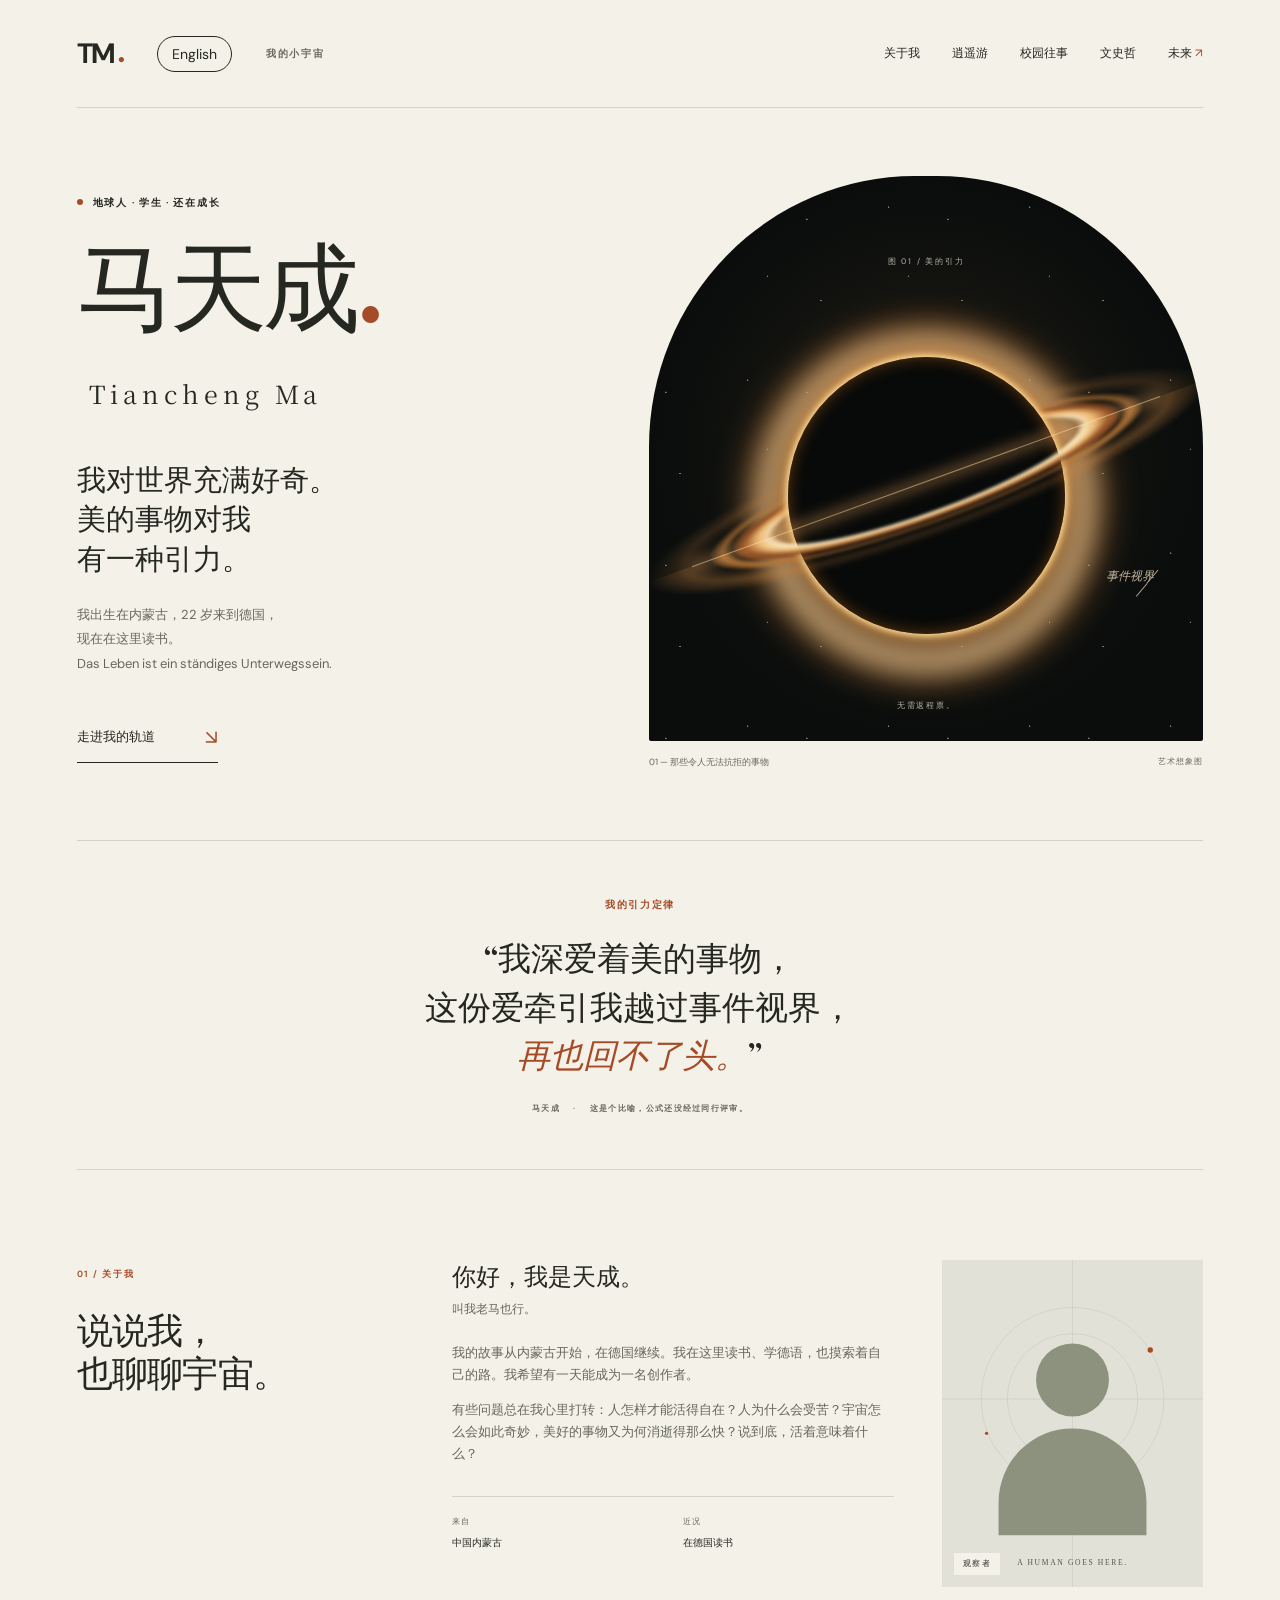
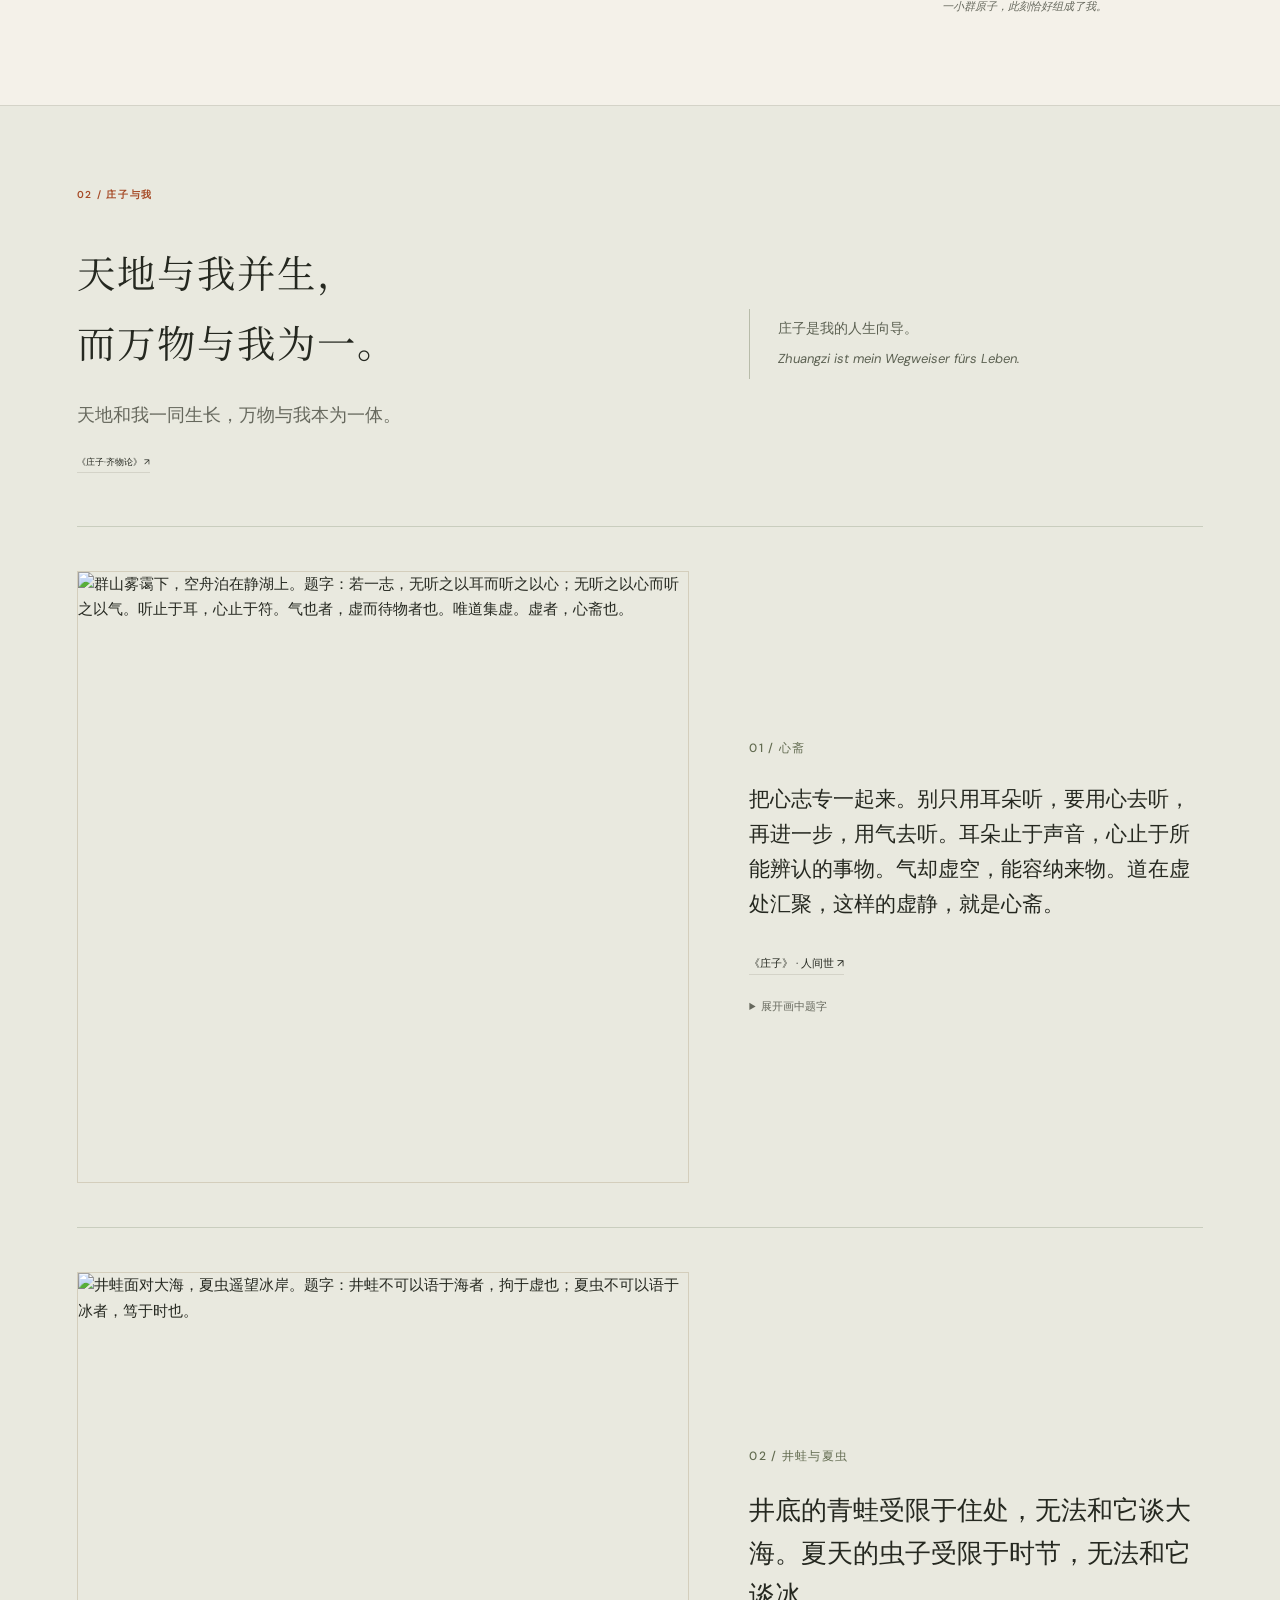
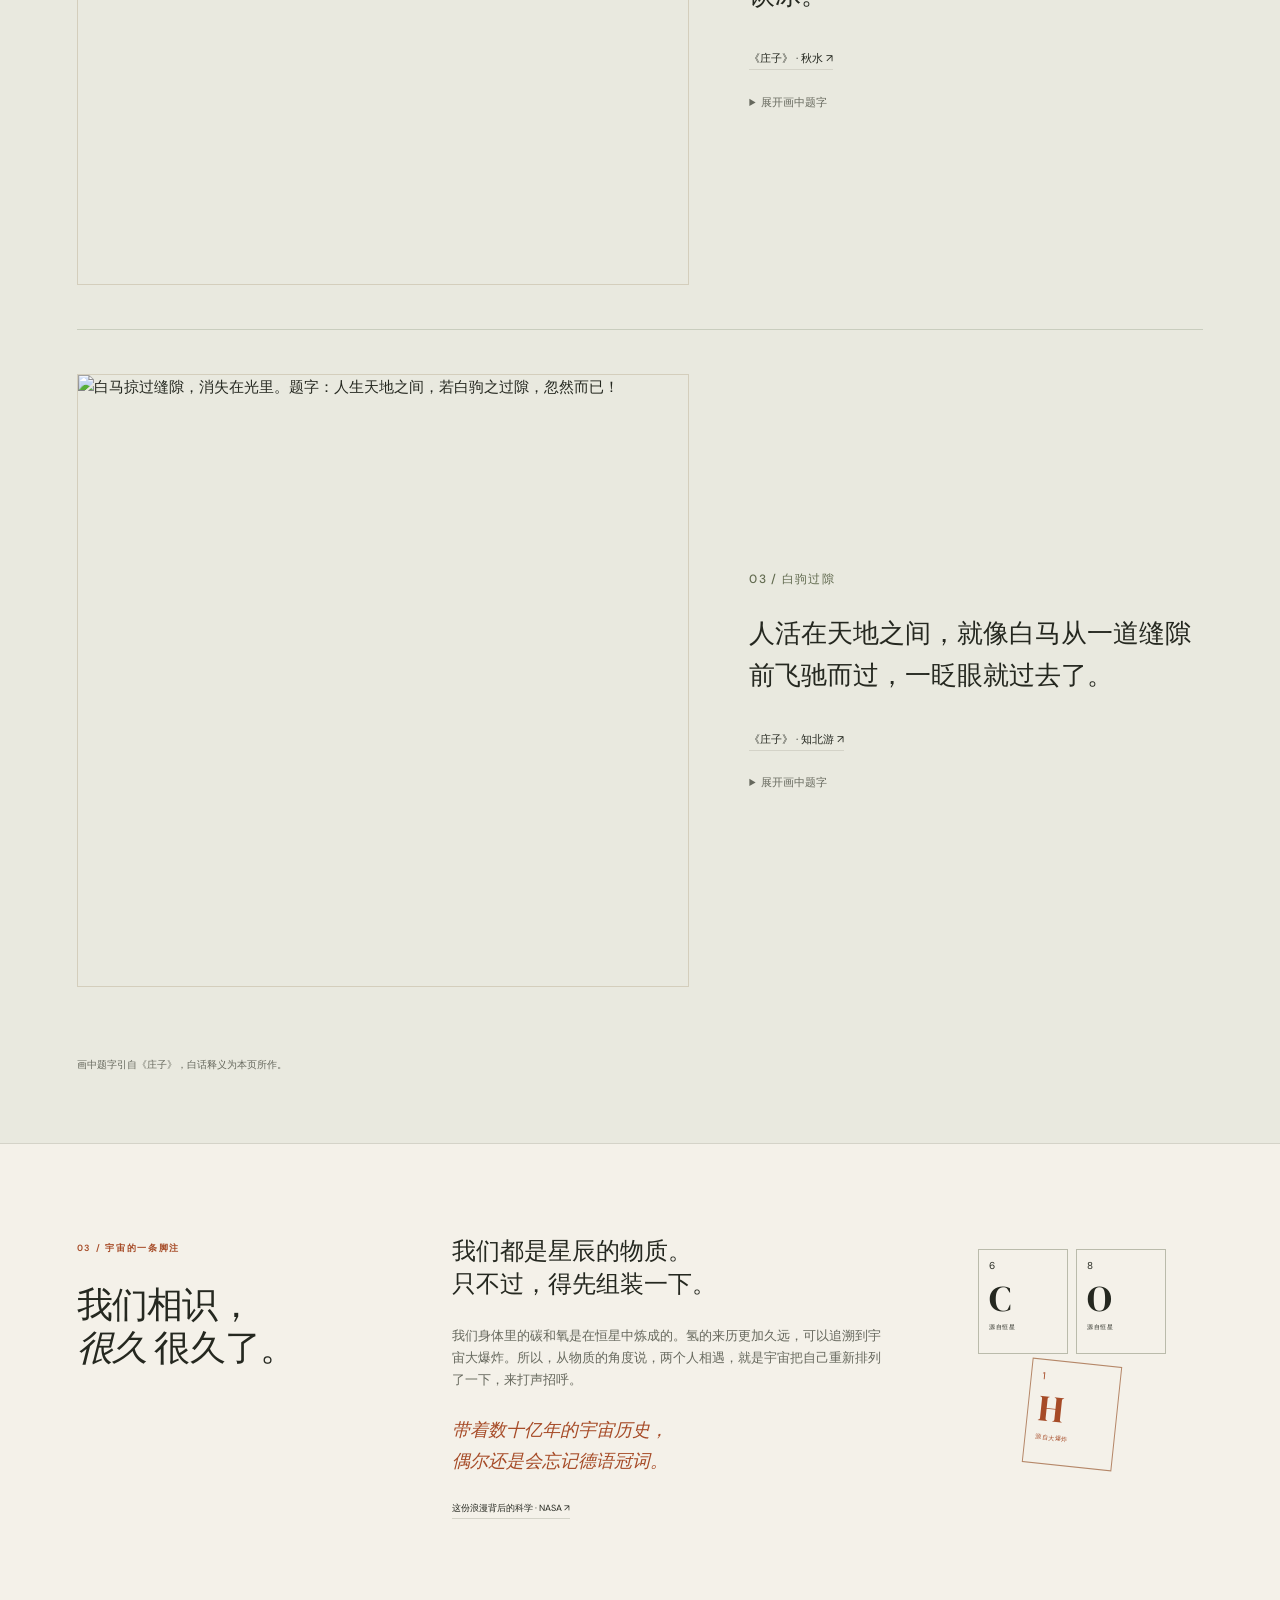
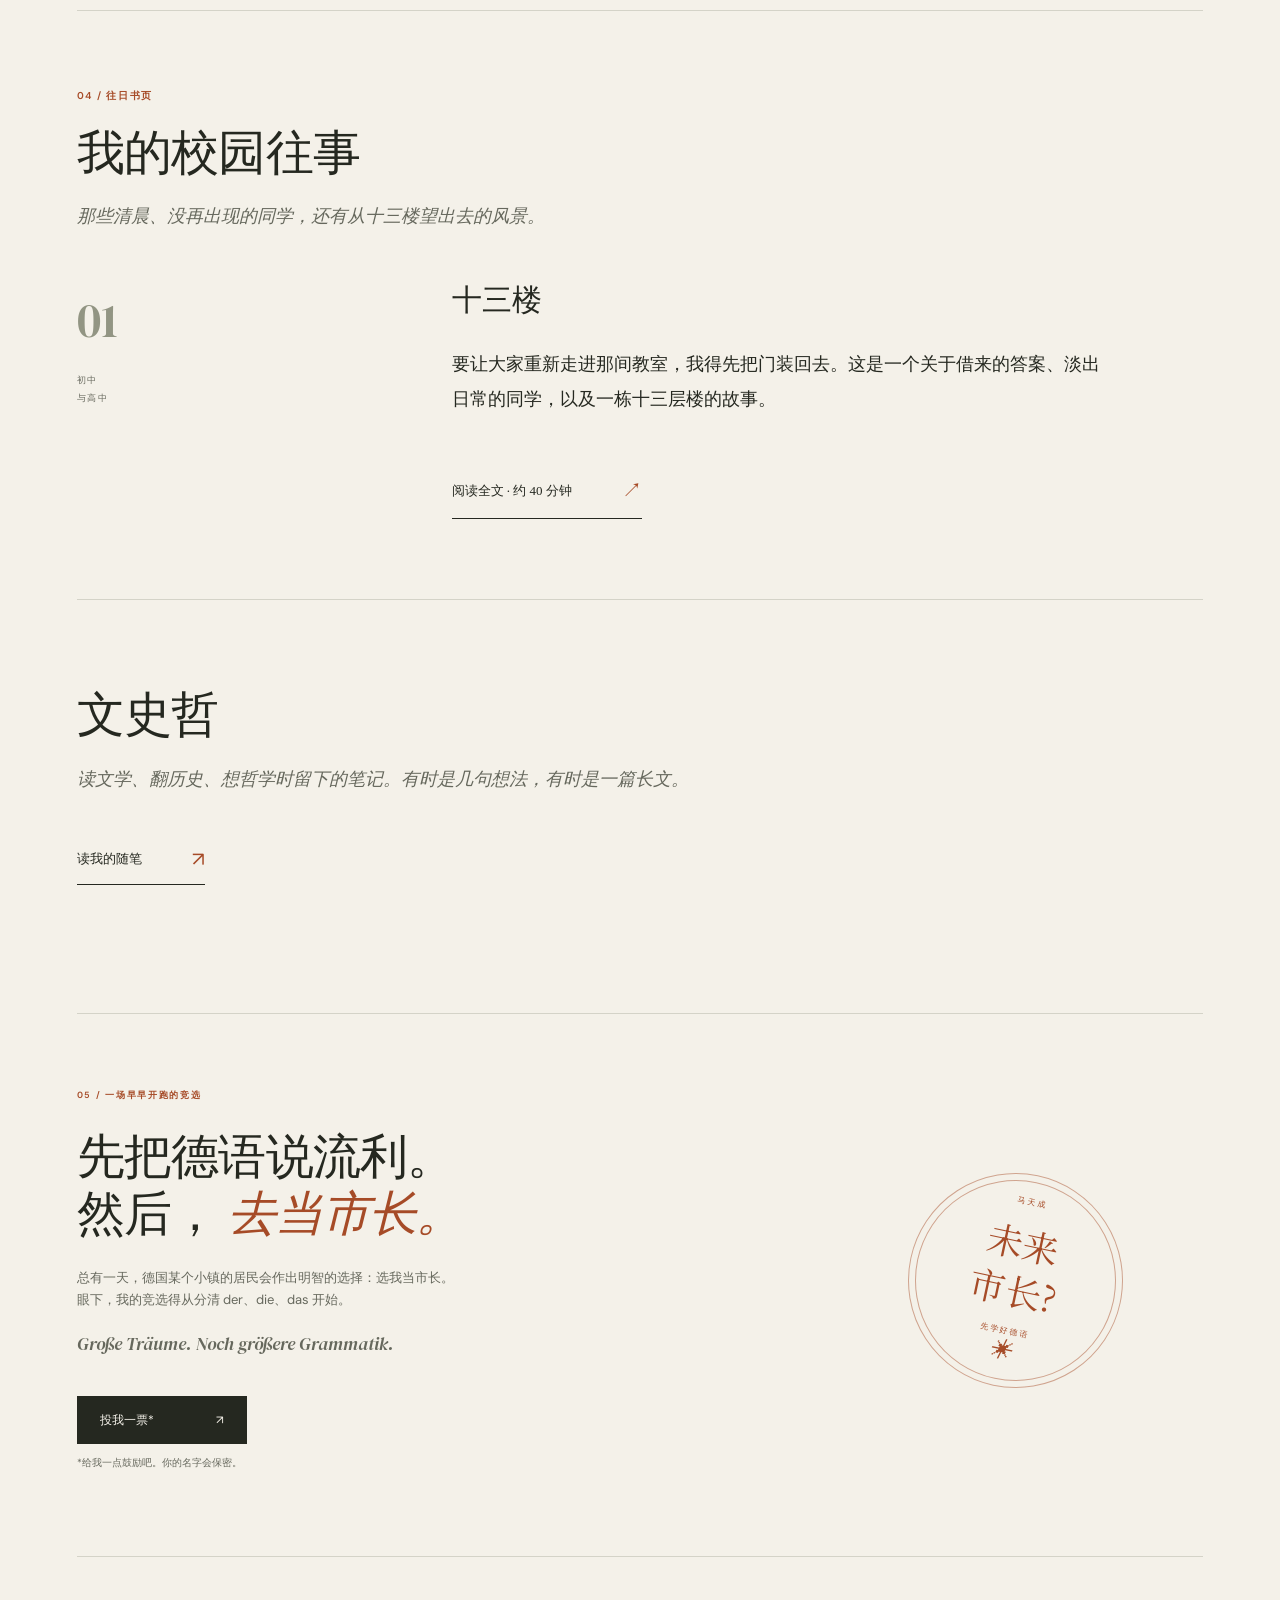
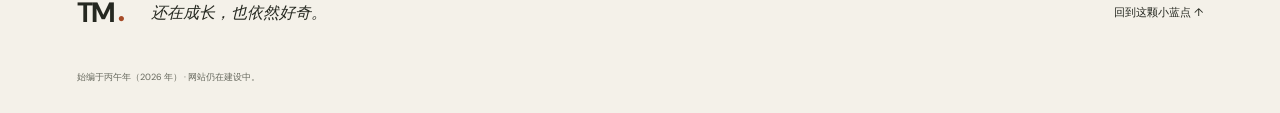
==== index-zh.html @ 3562c645 "Add files via upload 加入随笔板块，加入庄子配图，网页中英文语言切换" ====
<!doctype html>
<html lang="zh-CN">
<head>
  <meta charset="utf-8">
  <meta name="viewport" content="width=device-width,initial-scale=1">
  <meta name="theme-color" content="#f4f1e9">
  <meta name="description" content="马天成的小宇宙。出生在内蒙古，如今在德国读书，喜欢庄子、黑洞和美的事物。">
  <title>马天成 · 我的小宇宙</title>
  <link rel="icon" href="assets/favicon.svg" type="image/svg+xml">
  <link rel="stylesheet" href="style.css">
  <script src="script.js" defer></script>
  <script type="module" src="vote.js"></script>
</head>
<body>
<a class="skip" href="#main">跳至正文</a>
<header class="masthead wrap">
  <a class="wordmark" href="#" aria-label="马天成的主页">TM<span class="orbit-dot">●</span></a>
  <a class="language-switch" href="index.html" hreflang="en" lang="en">English</a>
  <span class="edition">我的小宇宙</span>
  <nav aria-label="主导航"><a href="#about">关于我</a><a href="#zhuangzi" lang="zh-CN">逍遥游</a><a href="#school-memories">校园往事</a><a href="#essays">文史哲</a><a href="#future">未来 <span>↗</span></a></nav>
</header>
<main id="main">
  <section class="hero wrap" aria-labelledby="hero-title">
    <div class="hero-copy">
      <p class="eyebrow"><span class="status-dot"></span> 地球人 · 学生 · 还在成长</p>
      <h1 id="hero-title">马天成<span class="orange">.</span><br><span class="chinese-name" lang="en">Tiancheng Ma</span></h1>
      <p class="hero-line">我对世界充满好奇。<br>美的事物对我<br>有一种引力。</p>
      <p class="intro">我出生在内蒙古，22 岁来到德国，<br>现在在这里读书。<br><span lang="de">Das Leben ist ein ständiges Unterwegssein.</span></p>
      <a class="text-link" href="#about">走进我的轨道 <span>↘</span></a>
    </div>
    <figure class="cosmos">
      <div class="space" role="img" aria-label="黑洞艺术想象图，金色吸积盘环绕着暗色的事件视界">
        <div class="stars"></div><div class="halo"></div><div class="disk disk-back"></div><div class="hole"></div><div class="disk disk-front"></div><div class="core-line"></div>
        <span class="space-mark top">图 01 / 美的引力</span><span class="space-mark bottom">无需返程票。</span>
        <div class="horizon-label">事件视界 <span>────</span></div>
      </div>
      <figcaption><span>01 — 那些令人无法抗拒的事物</span><span>艺术想象图</span></figcaption>
    </figure>
  </section>
  <section class="motto wrap" aria-label="个人座右铭">
    <p class="eyebrow">我的引力定律</p>
    <blockquote>“我深爱着美的事物，<br class="desktop"> 这份爱牵引我越过事件视界，<br class="desktop"><em>再也回不了头。</em>”</blockquote>
    <p class="motto-note">马天成 <span>·</span> 这是个比喻，公式还没经过同行评审。</p>
  </section>
  <section id="about" class="about wrap section-grid">
    <div class="section-marker"><span>01 / 关于我</span><h2>说说我，<br>也聊聊宇宙。</h2></div>
    <div class="biography"><p class="large-copy">你好，我是天成。 <span>叫我老马也行。</span></p><p>我的故事从内蒙古开始，在德国继续。我在这里读书、学德语，也摸索着自己的路。我希望有一天能成为一名创作者。</p><p>有些问题总在我心里打转：人怎样才能活得自在？人为什么会受苦？宇宙怎么会如此奇妙，美好的事物又为何消逝得那么快？说到底，活着意味着什么？</p><div class="coordinates"><span><small>来自</small>中国内蒙古</span><span><small>近况</small>在德国读书</span></div></div>
    <figure class="portrait-block"><div class="portrait-frame"><img id="portrait" src="assets/portrait.svg" alt="马天成的头像占位插画"><span class="portrait-tag">观察者</span></div><figcaption>一小群原子，此刻恰好组成了我。</figcaption></figure>
  </section>
  <section id="zhuangzi" class="philosophy" aria-labelledby="zhuangzi-title">
    <div class="wrap zhuangzi-gallery">
      <header class="zhuangzi-heading">
        <p class="eyebrow" lang="zh-CN">02 / 庄子与我</p>
        <div class="oneness-text"><h2 id="zhuangzi-title" lang="zh-CN">天地与我并生，<br>而万物与我为一。</h2><p>天地和我一同生长，万物与我本为一体。</p><a class="source-link" href="https://ctext.org/zhuangzi/discussion-on-making-all-things-equal/zh" target="_blank" rel="noopener noreferrer"><span lang="zh-CN">《庄子·齐物论》</span> ↗</a></div>
        <div class="mentor-note"><p>庄子是我的人生向导。</p><p lang="de">Zhuangzi ist mein Wegweiser fürs Leben.</p></div>
      </header>
<figure class="wisdom-row wisdom-fasting">
        <a class="wisdom-art" href="assets/zhuangzi-fasting.png" aria-label="查看心斋插画原图"><img src="assets/zhuangzi-fasting.png" width="1254" height="1254" loading="lazy" alt="群山雾霭下，空舟泊在静湖上。题字：若一志，无听之以耳而听之以心；无听之以心而听之以气。听止于耳，心止于符。气也者，虚而待物者也。唯道集虚。虚者，心斋也。"></a>
        <figcaption class="wisdom-translation"><h3>01 / 心斋</h3><blockquote>把心志专一起来。别只用耳朵听，要用心去听，再进一步，用气去听。耳朵止于声音，心止于所能辨认的事物。气却虚空，能容纳来物。道在虚处汇聚，这样的虚静，就是心斋。</blockquote><a class="source-link" href="https://ctext.org/zhuangzi/man-in-the-world-associated-with/zh" target="_blank" rel="noopener noreferrer"><span lang="zh-CN">《庄子》</span> · 人间世 ↗</a><details class="quote-transcript"><summary>展开画中题字</summary><p lang="zh-CN">若一志，无听之以耳而听之以心；无听之以心而听之以气。听止于耳，心止于符。气也者，虚而待物者也。唯道集虚。虚者，心斋也。</p></details></figcaption>
      </figure>
      <figure class="wisdom-row">
        <a class="wisdom-art" href="assets/zhuangzi-perspective.png" aria-label="查看井蛙与夏虫插画原图"><img src="assets/zhuangzi-perspective.png" width="1254" height="1254" loading="lazy" alt="井蛙面对大海，夏虫遥望冰岸。题字：井蛙不可以语于海者，拘于虚也；夏虫不可以语于冰者，笃于时也。"></a>
        <figcaption class="wisdom-translation"><h3>02 / 井蛙与夏虫</h3><blockquote>井底的青蛙受限于住处，无法和它谈大海。夏天的虫子受限于时节，无法和它谈冰。</blockquote><a class="source-link" href="https://ctext.org/zhuangzi/floods-of-autumn/zh" target="_blank" rel="noopener noreferrer"><span lang="zh-CN">《庄子》</span> · 秋水 ↗</a><details class="quote-transcript"><summary>展开画中题字</summary><p lang="zh-CN">井蛙不可以语于海者，拘于虚也；夏虫不可以语于冰者，笃于时也。</p></details></figcaption>
      </figure>
      <figure class="wisdom-row">
        <a class="wisdom-art" href="assets/zhuangzi-fleeting.png" aria-label="查看白驹过隙插画原图"><img src="assets/zhuangzi-fleeting.png" width="1254" height="1254" loading="lazy" alt="白马掠过缝隙，消失在光里。题字：人生天地之间，若白驹之过隙，忽然而已！"></a>
        <figcaption class="wisdom-translation"><h3>03 / 白驹过隙</h3><blockquote>人活在天地之间，就像白马从一道缝隙前飞驰而过，一眨眼就过去了。</blockquote><a class="source-link" href="https://ctext.org/zhuangzi/knowledge-rambling-in-the-north/zh" target="_blank" rel="noopener noreferrer"><span lang="zh-CN">《庄子》</span> · 知北游 ↗</a><details class="quote-transcript"><summary>展开画中题字</summary><p lang="zh-CN">人生天地之间，若白驹之过隙，忽然而已！</p></details></figcaption>
      </figure>
      <p class="translation-note">画中题字引自《庄子》，白话释义为本页所作。</p>
    </div>
  </section>
  <section class="stardust wrap section-grid"><div class="section-marker"><span>03 / 宇宙的一条脚注</span><h2>我们相识，<br><em>很久</em> 很久了。</h2></div><div class="star-copy"><p class="large-copy">我们都是星辰的物质。<br>只不过，得先组装一下。</p><p>我们身体里的碳和氧是在恒星中炼成的。氢的来历更加久远，可以追溯到宇宙大爆炸。所以，从物质的角度说，两个人相遇，就是宇宙把自己重新排列了一下，来打声招呼。</p><p class="aside">带着数十亿年的宇宙历史，<br>偶尔还是会忘记德语冠词。</p><a class="source-link" href="https://science.nasa.gov/image-article/apod-2017-october-24-where-your-elements-came-from/" target="_blank" rel="noopener noreferrer">这份浪漫背后的科学 · NASA ↗</a></div><div class="elements" aria-label="碳、氧、氢"><div><small>6</small><strong>C</strong><span>源自恒星</span></div><div><small>8</small><strong>O</strong><span>源自恒星</span></div><div><small>1</small><strong>H</strong><span>源自大爆炸</span></div></div></section>
  <!-- SCHOOL MEMORIES START -->
  <section id="school-memories" class="school-memories wrap" aria-labelledby="memories-title" lang="zh-CN">
    <header class="memories-heading">
      <p class="eyebrow">04 / 往日书页</p>
      <h2 id="memories-title">我的校园往事</h2>
      <p class="memories-intro">那些清晨、没再出现的同学，还有从十三楼望出去的风景。</p>
    </header>
    <article class="school-story" aria-labelledby="story-2016-title">
      <div class="story-margin"><span>01</span><p>初中<br>与高中</p></div>
      <div class="story-prose">
        <h3 id="story-2016-title"><a href="school-memories-zh.html">十三楼</a></h3>
        <p>要让大家重新走进那间教室，我得先把门装回去。这是一个关于借来的答案、淡出日常的同学，以及一栋十三层楼的故事。</p>
        <a class="text-link" href="school-memories-zh.html">阅读全文 · 约 40 分钟 <span>↗</span></a>
      </div>
    </article>
  </section>
  <!-- SCHOOL MEMORIES END -->
  <section id="essays" class="school-memories wrap" aria-labelledby="essays-title">
    <header class="memories-heading">
      <h2 id="essays-title">文史哲</h2>
      <p class="memories-intro">读文学、翻历史、想哲学时留下的笔记。有时是几句想法，有时是一篇长文。</p>
      <a class="text-link" href="essays.html" hreflang="zh-CN">读我的随笔 <span>↗</span></a>
    </header>
  </section>
  <section id="future" class="future wrap"><div><p class="eyebrow">05 / 一场早早开跑的竞选</p><h2>先把德语说流利。<br>然后， <em>去当市长。</em></h2><p>总有一天，德国某个小镇的居民会作出明智的选择：选我当市长。<br>眼下，我的竞选得从分清 der、die、das 开始。</p><p lang="de" class="german">Große Träume. Noch größere Grammatik.</p><button id="vote" class="vote" type="button" aria-expanded="false" aria-controls="vote-form">投我一票* <span>↗</span></button><p id="vote-status" role="status" class="vote-note">*给我一点鼓励吧。你的名字会保密。</p>
<form id="vote-form" class="vote-form" hidden>
  <label for="voter-name">姓名或昵称</label>
  <input id="voter-name" name="nickname" type="text" required maxlength="60" autocomplete="nickname" placeholder="该怎么称呼你？" aria-describedby="vote-privacy">
  <p id="vote-privacy">只有天成能看到你的名字和提交时间。你的名字不会显示在网站上。随机生成的浏览器标识用于避免重复提交。这是个人鼓励活动，并非正式选举。</p>
  <label class="vote-consent"><input id="vote-consent" type="checkbox" required> 我同意将我的姓名或昵称随这份鼓励一并私密保存。</label>
  <div class="vote-actions"><button id="vote-submit" class="vote" type="submit">送出鼓励 <span>↗</span></button><button id="vote-cancel" type="button">取消</button></div>
</form></div><div class="campaign-seal" aria-hidden="true"><span>马天成</span><strong>未来<br>市长?</strong><span>先学好德语</span><i>✳</i></div></section>
</main>
<footer class="wrap"><a class="wordmark" href="#">TM<span class="orbit-dot">●</span></a><p>还在成长，也依然好奇。</p><a href="#">回到这颗小蓝点 ↑</a><small>始编于丙午年（2026 年） · 网站仍在建设中。</small></footer>
</body></html>
---- style.css ----
@import url('https://fonts.googleapis.com/css2?family=DM+Sans:wght@400;500;600;700&family=DM+Serif+Display:ital@0;1&family=Noto+Serif+SC:wght@400;500;600&display=swap');
:root{--paper:#f4f1e9;--ink:#252820;--muted:#66685d;--line:#d4d3c8;--orange:#a64b27;--serif:'DM Serif Display',Georgia,serif}*{box-sizing:border-box}html{scroll-behavior:smooth;scroll-padding-top:25px}body{margin:0;background:var(--paper);color:var(--ink);font-family:'DM Sans',Arial,sans-serif;font-size:15px;line-height:1.7}a{color:inherit;text-decoration:none}button,input{font:inherit}button,a,summary,input{ -webkit-tap-highlight-color:transparent}a:focus-visible,button:focus-visible,summary:focus-visible,input:focus-visible{outline:2px solid var(--orange);outline-offset:6px}a:hover{color:var(--orange)}button{cursor:pointer}.wrap{max-width:1320px;width:88%;margin:auto}.masthead{height:108px;display:flex;align-items:center;border-bottom:1px solid var(--line);gap:34px}.wordmark{font-size:28px;font-weight:700;letter-spacing:-2px}.orbit-dot{color:var(--orange);font-size:12px;margin-left:4px}.edition,.eyebrow,.section-marker>span,.motto-note{font-size:10px;letter-spacing:1.7px;font-weight:600}.edition{color:var(--muted)}nav{margin-left:auto;display:flex;gap:32px;font-size:12px}nav span{color:var(--orange)}.hero{display:grid;grid-template-columns:1fr 1.04fr;gap:40px;align-items:center;padding-top:68px;padding-bottom:70px}.eyebrow{display:flex;align-items:center;gap:10px}.status-dot{width:6px;height:6px;background:var(--orange);border-radius:50%}h1{font-family:var(--serif);font-weight:400;font-size:clamp(74px,7.6vw,112px);line-height:.98;letter-spacing:-4px;margin:30px 0}.orange{color:var(--orange)}.chinese-name{font-family:'Noto Serif SC',serif;font-size:25px;letter-spacing:5px;vertical-align:middle;margin-left:12px}.hero-line{font-family:var(--serif);font-size:29px;line-height:1.35;margin:24px 0}.intro{color:var(--muted);font-size:13px;line-height:1.9}.text-link{display:inline-flex;align-items:center;gap:50px;font-size:13px;border-bottom:1px solid var(--ink);padding:18px 0 8px;margin-top:12px}.text-link span{font-size:20px;color:var(--orange)}.cosmos{margin:0}.space{height:565px;position:relative;overflow:hidden;background:radial-gradient(ellipse at 50% 50%,#38271d 0,#151511 37%,#0a0d0c 68%);border-radius:48% 48% 2px 2px}.stars{position:absolute;inset:0;background-image:radial-gradient(1px 1px at 12% 25%,#d4c7a6 50%,transparent),radial-gradient(1px 1px at 70% 18%,#d4c7a6 50%,transparent),radial-gradient(1px 1px at 84% 58%,#d4c7a6 50%,transparent),radial-gradient(1px 1px at 22% 72%,#d4c7a6 50%,transparent);background-size:141px 173px;opacity:.6}.halo{position:absolute;width:69%;aspect-ratio:1;left:15.5%;top:24%;border-radius:50%;background:radial-gradient(circle,transparent 48%,#f9d7a0 59%,#b968265f 64%,transparent 73%);filter:blur(14px)}.hole{position:absolute;z-index:2;left:25%;top:32%;width:50%;aspect-ratio:1;border-radius:50%;background:#080a09;box-shadow:0 0 6px 2px #ffe3a3,0 0 15px 4px #db9344,0 0 45px 10px #c76c2666,inset 0 0 15px #613710}.disk{position:absolute;left:-10%;top:43%;width:120%;height:22%;border-radius:50%;transform:rotate(-20deg);background:radial-gradient(ellipse,transparent 34%,#f8eac4 36%,#f0c27e 38%,#8d4b20 41%,transparent 44%,#b67637aa 46%,transparent 49%,#c6814033 55%,transparent 63%);filter:blur(1px)}.disk-back{z-index:1}.disk-front{z-index:3;clip-path:inset(50% 0 0 0);filter:blur(1.5px)}.core-line{position:absolute;z-index:4;left:5%;top:54%;width:90%;height:1px;background:#ffda9e;transform:rotate(-20deg);box-shadow:0 0 14px 3px #e9a35f;opacity:.6}.space-mark{position:absolute;color:#b4b5a8;font-size:8px;letter-spacing:1.8px;left:0;text-align:center;width:100%}.space-mark.top{top:14%}.space-mark.bottom{bottom:28px}.horizon-label{position:absolute;color:#c4b6a0;right:6%;top:69%;font-family:Georgia,serif;font-style:italic;font-size:12px}.horizon-label span{display:block;margin-left:30px;transform:rotate(-50deg);transform-origin:left}.cosmos figcaption{display:flex;justify-content:space-between;font-size:9px;color:var(--muted);margin-top:14px;gap:10px}.cosmos figcaption span:last-child{font-size:8px;letter-spacing:1px}.motto{text-align:center;border-top:1px solid var(--line);border-bottom:1px solid var(--line);padding:45px 0}.motto .eyebrow{justify-content:center;color:var(--orange)}blockquote{font-family:var(--serif);font-size:clamp(23px,2.6vw,36px);line-height:1.45;margin:22px 0}blockquote em{color:var(--orange);font-weight:400}.motto-note{color:var(--muted);font-size:8px;letter-spacing:1.3px}.motto-note span{padding:0 10px}.section-grid{display:grid;grid-template-columns:1fr 1.35fr .8fr;gap:48px;padding-top:90px;padding-bottom:90px}.section-marker>span{color:var(--orange);font-size:9px}h2{font-family:var(--serif);font-weight:400;line-height:1.2;font-size:36px;letter-spacing:-.8px;margin:24px 0}.biography p,.star-copy p{color:var(--muted);font-size:13px;margin-top:0}.large-copy{font-family:var(--serif);font-size:24px!important;line-height:1.4;color:var(--ink)!important}.large-copy span{display:block;font-family:'DM Sans',sans-serif;font-size:12px;color:var(--muted);margin-top:8px}.coordinates{display:grid;grid-template-columns:1fr 1fr;gap:20px;border-top:1px solid var(--line);padding-top:18px;margin-top:30px;font-size:10px}.coordinates small{display:block;font-size:8px;letter-spacing:1px;color:var(--muted);margin-bottom:6px}.portrait-block{margin:0}.portrait-frame{position:relative;aspect-ratio:4/5;background:#e4e3d9;overflow:hidden}.portrait-frame img{width:100%;height:100%;object-fit:cover}.portrait-tag{position:absolute;bottom:12px;left:12px;background:var(--paper);font-size:8px;letter-spacing:1.5px;padding:4px 9px}.portrait-block figcaption{font-family:Georgia,serif;font-style:italic;font-size:11px;margin-top:10px;color:var(--muted)}.philosophy{background:#e9e9df;border-top:1px solid var(--line);border-bottom:1px solid var(--line)}.philosophy-inner{display:grid;grid-template-columns:1fr 2.3fr;gap:48px;padding-top:68px;padding-bottom:68px}.vertical-note{writing-mode:vertical-rl;font-family:'Noto Serif SC',serif;font-size:18px;letter-spacing:12px;color:#8a8c79;margin-top:55px}.philosophy-copy{position:relative;font-family:'Noto Serif SC',serif;max-width:680px}.philosophy-copy h2{font-family:inherit;font-size:44px;line-height:1.6;letter-spacing:3px;margin:0 0 20px}.philosophy-copy h2 em{color:#6a7155;font-style:normal}.philosophy-copy p{font-size:13px;line-height:2.3;color:#5c6152;max-width:540px}.philosophy-copy .chinese-lead{font-size:17px;color:var(--ink)}.butterfly{position:absolute;right:10px;top:0;font-family:Georgia,serif;font-size:110px;color:#85896e;transform:rotate(-24deg)}.philosophy-footer{border-top:1px solid #c9cdbe;padding-top:24px;margin-top:30px;display:flex;justify-content:space-between;gap:20px;align-items:center;font-size:12px}.philosophy-footer small{font-size:9px;color:var(--muted)}.stardust{grid-template-columns:1fr 1.35fr .8fr;align-items:start}.aside{font-family:var(--serif);font-style:italic;font-size:18px!important;color:var(--orange)!important;margin-top:24px!important}.source-link{font-size:9px;border-bottom:1px solid var(--line);padding-bottom:4px}.elements{display:flex;flex-wrap:wrap;gap:8px;justify-content:center;padding-top:15px}.elements>div{width:90px;height:105px;border:1px solid #babbab;padding:7px 10px;display:flex;flex-direction:column}.elements small{font-size:10px}.elements strong{font-family:var(--serif);font-size:37px;font-weight:400;line-height:1.3}.elements span{font-size:6px;letter-spacing:.5px}.elements>div:last-child{transform:rotate(6deg);border-color:#b58768;color:var(--orange)}.future{border-top:1px solid var(--line);display:grid;grid-template-columns:2fr 1fr;align-items:center;padding-top:65px;padding-bottom:75px}.future h2{font-size:48px}.future h2 em{color:var(--orange)}.future p{font-size:13px;color:var(--muted)}.future .eyebrow{font-size:9px;color:var(--orange)}.future .german{font-family:var(--serif);font-style:italic;font-size:18px}.vote{margin-top:18px;background:var(--ink);color:var(--paper);border:0;padding:14px 23px;font-size:12px;min-width:170px;display:inline-flex;gap:35px;justify-content:space-between}.vote:hover{background:var(--orange)}.future .vote-note{font-size:10px;max-width:420px}.campaign-seal{justify-self:center;width:215px;height:215px;border:1px solid #a64b2777;border-radius:50%;color:var(--orange);text-align:center;display:flex;flex-direction:column;justify-content:center;transform:rotate(12deg);outline:1px solid #a64b2777;outline-offset:-8px}.campaign-seal span{font-size:8px;letter-spacing:2px}.campaign-seal strong{font-family:'Noto Serif SC',serif;font-size:36px;line-height:1.35;font-weight:400;margin:10px 0}.campaign-seal i{font-size:22px;line-height:1.3}footer{border-top:1px solid var(--line);display:flex;flex-wrap:wrap;align-items:center;gap:28px;padding-top:26px;padding-bottom:28px}footer p{font-family:var(--serif);font-style:italic;font-size:16px}footer>a:not(.wordmark){margin-left:auto;font-size:11px}footer small{width:100%;font-size:9px;color:var(--muted)}.skip{position:absolute;left:20px;top:-100px;padding:10px;background:var(--paper);z-index:10}.skip:focus{top:10px}::selection{background:#dec2a4} @media(min-width:1500px){.hero{gap:80px}.space{height:620px}}@media(max-width:1000px){.edition{display:none}.hero{gap:25px}.space{height:500px}.section-grid{gap:25px;grid-template-columns:1fr 1.4fr}.portrait-block{grid-column:2;max-width:250px}.elements{grid-column:2;justify-content:flex-start}.philosophy-inner{grid-template-columns:1fr 2fr}.hero-line{font-size:25px}.chinese-name{font-size:19px;letter-spacing:2px}.hole{top:36%}.halo{top:29%}.disk{top:44%}.core-line{top:55%}}@media(max-width:650px){.wrap{width:88%}.masthead{height:82px;gap:15px}nav{gap:18px;font-size:10px}.hero{grid-template-columns:1fr;padding-top:35px;gap:36px;padding-bottom:35px}h1{font-size:78px;margin:25px 0}.hero-line{font-size:27px}.intro br{display:none}.intro{max-width:310px}.eyebrow{font-size:8px}.space{height:430px;max-width:420px;margin:auto}.hole{top:30%}.halo{top:24%}.disk{top:40%}.core-line{top:51%}.space-mark.top{top:11%}.cosmos figcaption{font-size:8px}.desktop{display:none}.motto{padding:30px 0}blockquote{font-size:25px}.motto-note{font-size:7px;line-height:2}.section-grid{grid-template-columns:1fr;padding-top:48px;padding-bottom:48px;gap:22px}h2{font-size:33px}.section-marker h2{margin:15px 0}.portrait-block{grid-column:1;max-width:270px;width:100%}.biography p,.star-copy p{font-size:14px}.philosophy-inner{grid-template-columns:1fr;gap:30px;padding:45px 0}.vertical-note{display:none}.philosophy-copy h2{font-size:34px}.butterfly{font-size:70px;right:0}.philosophy-copy p{font-size:14px}.philosophy-footer{align-items:start;flex-direction:column;gap:12px}.elements{grid-column:1;justify-content:flex-start;padding-top:0}.future{grid-template-columns:1fr;padding:40px 0;gap:35px}.future h2{font-size:37px}.campaign-seal{width:180px;height:180px;justify-self:end;margin-right:10px}.campaign-seal strong{font-size:29px}footer{gap:12px 20px}footer p{font-size:14px}footer>a:not(.wordmark){width:100%;margin-left:0}footer small{font-size:8px}}@media(prefers-reduced-motion:reduce){html{scroll-behavior:auto}}


/* Private encouragement form */
[hidden]{display:none!important}
.vote:disabled{opacity:.5;cursor:not-allowed}
.vote-form{max-width:440px;border-top:1px solid var(--line);margin-top:22px;padding-top:22px}
.vote-form>label:first-child{display:block;font-size:13px;margin-bottom:8px}
.vote-form>input{width:100%;border:1px solid #9c9f90;padding:12px;background:#faf8f1;border-radius:0;color:var(--ink);font-size:16px}
.future .vote-form p{font-size:11px;line-height:1.8}
.vote-consent{display:flex;align-items:flex-start;gap:10px;font-size:12px;line-height:1.7;margin-top:16px;cursor:pointer}
.vote-consent input{margin:4px 0 0;width:16px;height:16px;flex-shrink:0;accent-color:var(--orange)}
.vote-actions{display:flex;align-items:center;gap:22px;flex-wrap:wrap;margin-top:20px}
.vote-actions .vote{margin:0}
#vote-cancel{background:none;border:0;text-decoration:underline;font-size:12px;color:var(--muted);padding:12px 0}

/* School memories: a quiet reading space */
.school-memories{border-top:1px solid var(--line);padding-top:66px;padding-bottom:80px}
.memories-heading{max-width:750px;margin-bottom:48px}
.memories-heading .eyebrow{color:var(--orange)}
.memories-heading h2{font-size:clamp(32px,4vw,48px);margin:20px 0}
.memories-intro{font-family:var(--serif);font-style:italic;color:var(--muted);font-size:18px}
.school-story{display:grid;grid-template-columns:1fr 2.3fr;gap:48px}
.school-story+.school-story{border-top:1px solid var(--line);margin-top:55px;padding-top:48px}
.story-margin>span{font-family:var(--serif);font-size:48px;color:#929583}
.story-margin p{font-size:9px;letter-spacing:1.5px;line-height:2;color:var(--muted)}
.story-prose{max-width:660px;font-family:Georgia,'Times New Roman',serif;font-size:18px;line-height:1.95}
.story-prose h3{font-family:var(--serif);font-weight:400;font-size:30px;line-height:1.3;margin:0 0 28px}
.story-prose p{margin:0 0 24px}
.story-prose .story-ending{margin-top:36px;margin-bottom:0;font-style:italic}
@media(max-width:760px){.masthead{height:auto;min-height:100px;flex-wrap:wrap;padding-top:16px;padding-bottom:16px;gap:10px}.masthead nav{width:100%;margin:0;justify-content:space-between;gap:12px;flex-wrap:wrap}.school-memories{padding-top:44px;padding-bottom:48px}.memories-heading{margin-bottom:32px}.school-story{grid-template-columns:1fr;gap:24px}.story-margin{display:flex;align-items:center;gap:20px}.story-margin>span{font-size:34px}.story-margin p{margin:0}.story-prose{font-size:17px;line-height:1.9}}

/* Long-form school memories */
.reading-page{max-width:860px;padding-top:65px;padding-bottom:75px}
.reading-heading{margin-bottom:55px;border-bottom:1px solid var(--line);padding-bottom:35px}
.reading-heading .eyebrow{color:var(--orange)}
.reading-heading h1{font-size:clamp(46px,7vw,78px);line-height:1.12;letter-spacing:-2px;margin:26px 0}
.reading-byline{font-size:12px;color:var(--muted)}
.reading-prose{margin:auto;max-width:660px;font-size:19px;line-height:1.95}
.story-break{border:0;width:40px;height:1px;background:var(--line);margin:45px 0}
.reading-back{margin-top:50px}
.reading-note{max-width:660px;margin:44px auto 0;font-size:11px;line-height:1.8;color:var(--muted)}
.reading-introduction{max-width:660px;margin:0 auto 24px;font-family:var(--serif);font-size:24px;line-height:1.5;color:var(--muted)}
.reading-preface{margin:0 auto 30px}
.reading-contents{max-width:660px;margin:0 auto 48px;border-top:1px solid var(--line);border-bottom:1px solid var(--line);padding:18px 0;font-size:12px}
.reading-contents summary{cursor:pointer;color:var(--orange);font-weight:600;letter-spacing:.5px}
.reading-contents ol{list-style:none;padding:12px 0 0;margin:0;display:grid;grid-template-columns:1fr 1fr;gap:8px 22px}
.reading-contents a{display:block;padding:5px 0;text-decoration:underline;text-decoration-color:var(--line);text-underline-offset:4px}
.story-chapter{margin-bottom:64px}
.story-chapter h2{font-size:27px;line-height:1.4;letter-spacing:0;margin:54px 0 28px;padding-top:22px;border-top:1px solid var(--line);scroll-margin-top:30px}
.story-chapter:first-child h2{margin-top:0}
.reading-prose strong{font-weight:700}
@media(max-width:650px){.reading-contents ol{grid-template-columns:1fr}.story-chapter h2{font-size:23px}.reading-introduction{font-size:21px}.story-chapter{margin-bottom:44px}}
@media print{.masthead,.reading-contents,.reading-back,footer,.skip{display:none}.reading-page{width:100%;max-width:none;padding:0}.reading-prose{max-width:none;font-size:11pt;line-height:1.6}.reading-heading h1{font-size:32pt}.story-chapter h2{break-after:avoid}body{background:white;color:black}}
@media(max-width:650px){.reading-page{padding-top:35px;padding-bottom:45px}.reading-heading{margin-bottom:32px}.reading-prose{font-size:17px;line-height:1.9}}

/* Zhuangzi: illustrated quotations and facing translations */
.zhuangzi-gallery{padding-top:70px;padding-bottom:60px}
.zhuangzi-heading{display:grid;grid-template-columns:1.35fr 1fr;gap:0 60px;align-items:center;margin-bottom:52px}
.zhuangzi-heading>.eyebrow{grid-column:1/-1;color:var(--orange)}
.zhuangzi-heading h2{font-family:'Noto Serif SC',serif;font-size:clamp(26px,3vw,42px);line-height:1.8;letter-spacing:2px}
.mentor-note{border-left:1px solid #b8bcaa;padding-left:28px;color:#5c6152;font-size:14px}
.mentor-note p{margin:8px 0}.mentor-note p[lang=de]{font-style:italic;font-size:13px}
.wisdom-row{display:grid;grid-template-columns:minmax(0,1.35fr) minmax(0,1fr);gap:60px;align-items:center;margin:0;padding:44px 0;border-top:1px solid #c9cdbe}
.wisdom-art{display:block}.wisdom-art img{display:block;width:100%;height:auto;border:1px solid #d4cebc}
.wisdom-translation h3{font-size:12px;letter-spacing:1.3px;font-weight:500;color:#626b50;margin:0 0 24px}
.wisdom-translation blockquote{font-family:Georgia,serif;font-size:clamp(20px,2vw,28px);line-height:1.65;margin:0 0 28px}
.wisdom-fasting blockquote{font-size:clamp(18px,1.65vw,23px)}
.wisdom-translation .source-link{font-size:11px;line-height:1.8}
.quote-transcript{margin-top:22px;font-size:11px;color:var(--muted)}.quote-transcript summary{cursor:pointer}.quote-transcript p{font-family:'Noto Serif SC',serif;font-size:16px;line-height:2}
.translation-note{font-size:10px;color:var(--muted);margin-top:25px}
@media(max-width:760px){.zhuangzi-gallery{padding-top:40px;padding-bottom:35px}.zhuangzi-heading{grid-template-columns:1fr;gap:10px;margin-bottom:32px}.zhuangzi-heading h2{letter-spacing:0;margin:12px 0}.mentor-note{padding-left:18px}.wisdom-row{grid-template-columns:1fr;gap:28px;padding:30px 0}.wisdom-translation blockquote{font-size:22px}.wisdom-fasting blockquote{font-size:19px}.wisdom-translation h3{margin-bottom:16px}}

.oneness-text>p{font-family:Georgia,serif;font-size:18px;line-height:1.7;color:var(--muted);max-width:520px;margin:0 0 18px}

.language-switch {
  display: inline-flex;
  align-items: center;
  justify-content: center;
  min-height: 36px;
  padding: 0 14px;
  border: 1px solid currentColor;
  border-radius: 20px;
  color: var(--ink);
  font-size: 14px;
  line-height: 1;
  text-decoration: none;
  white-space: nowrap;
}
.language-switch:hover, .language-switch:focus-visible {
  color: var(--paper);
  background: var(--ink);
}
html:lang(zh-CN) .reading-prose p { line-height: 1.9; }
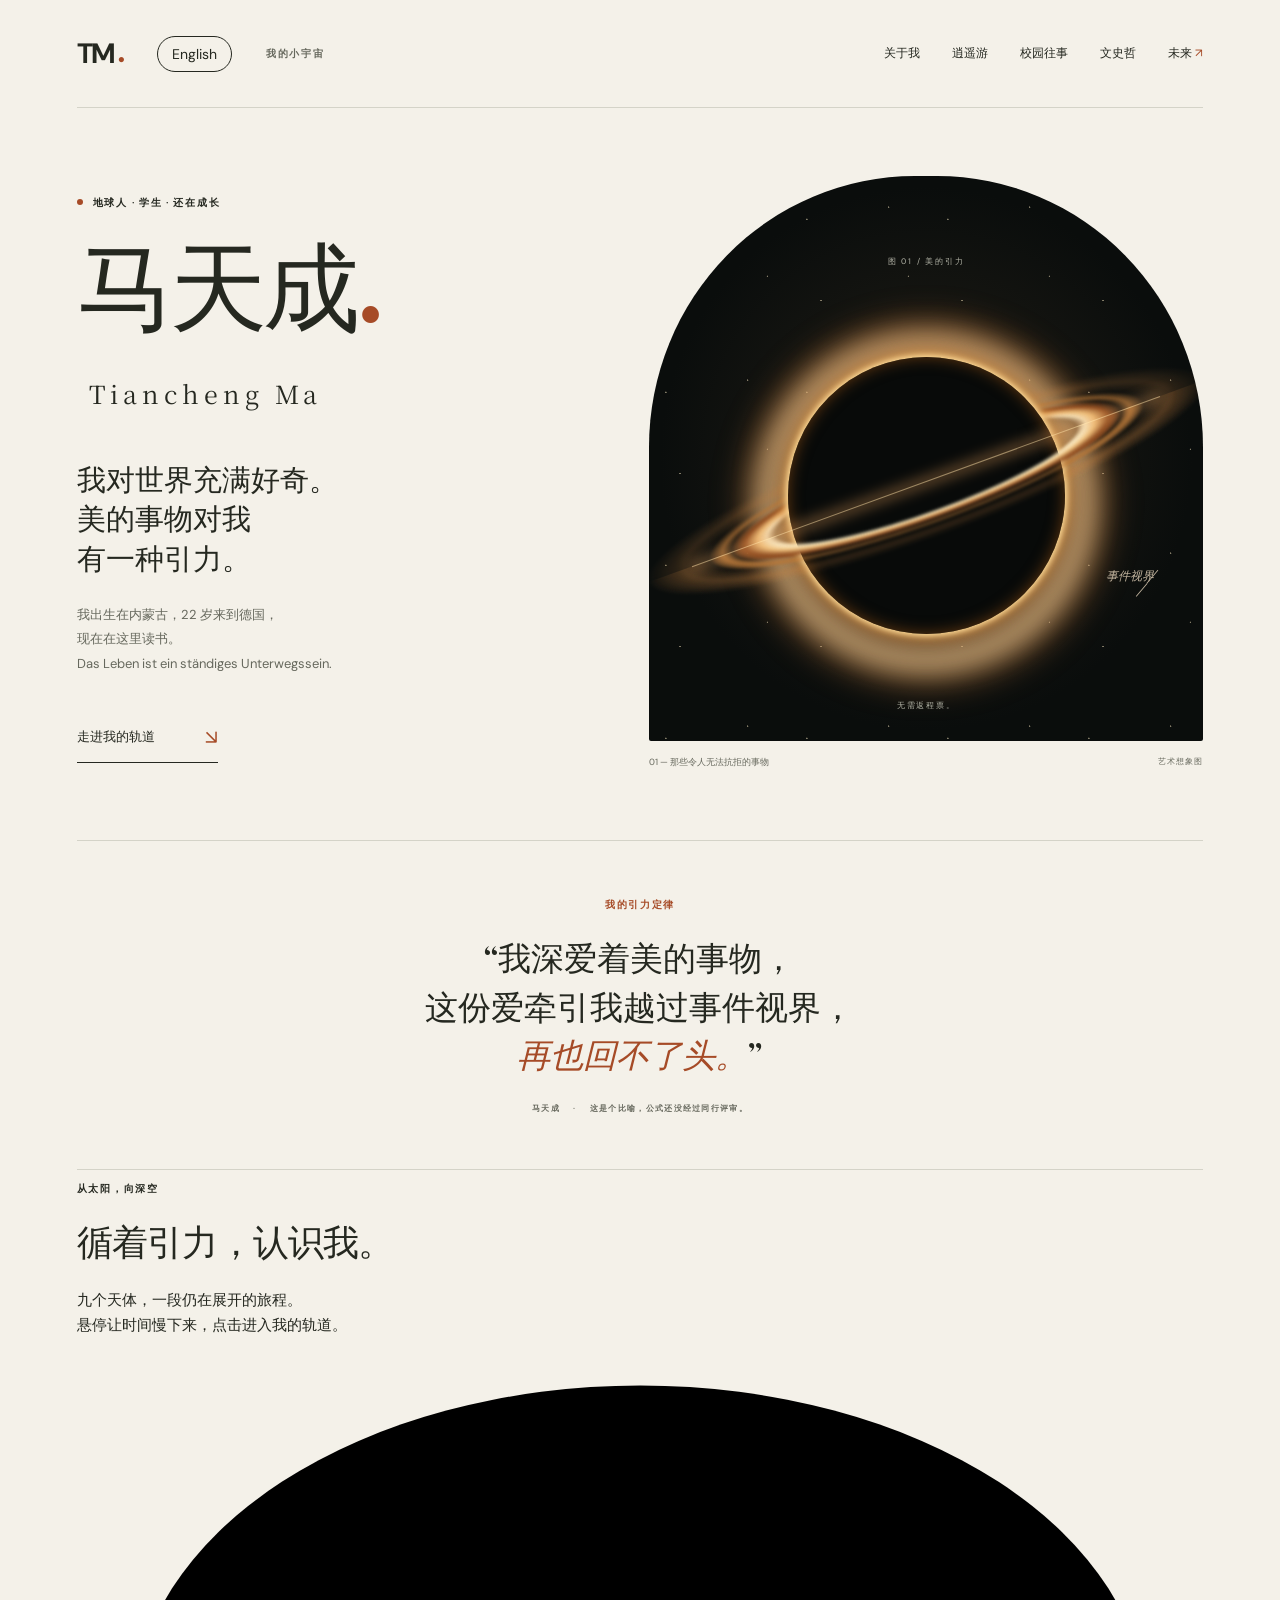
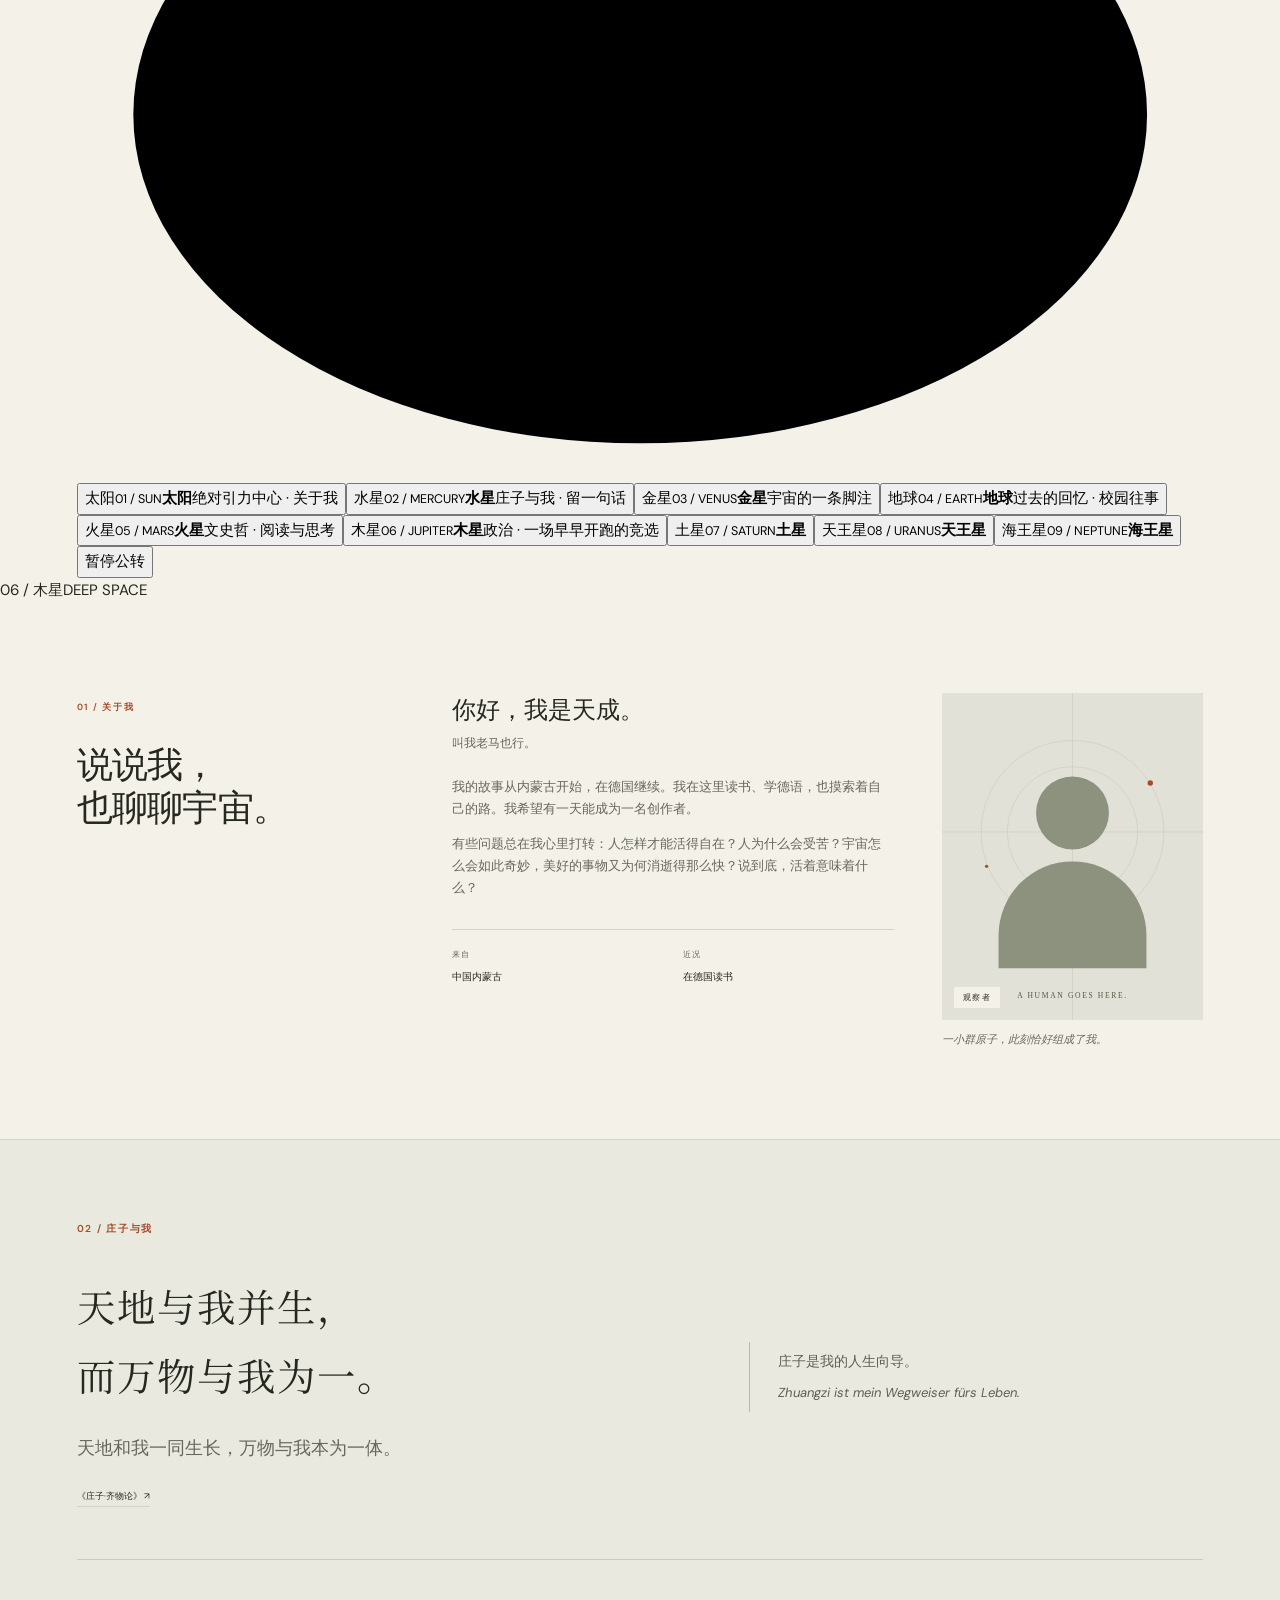
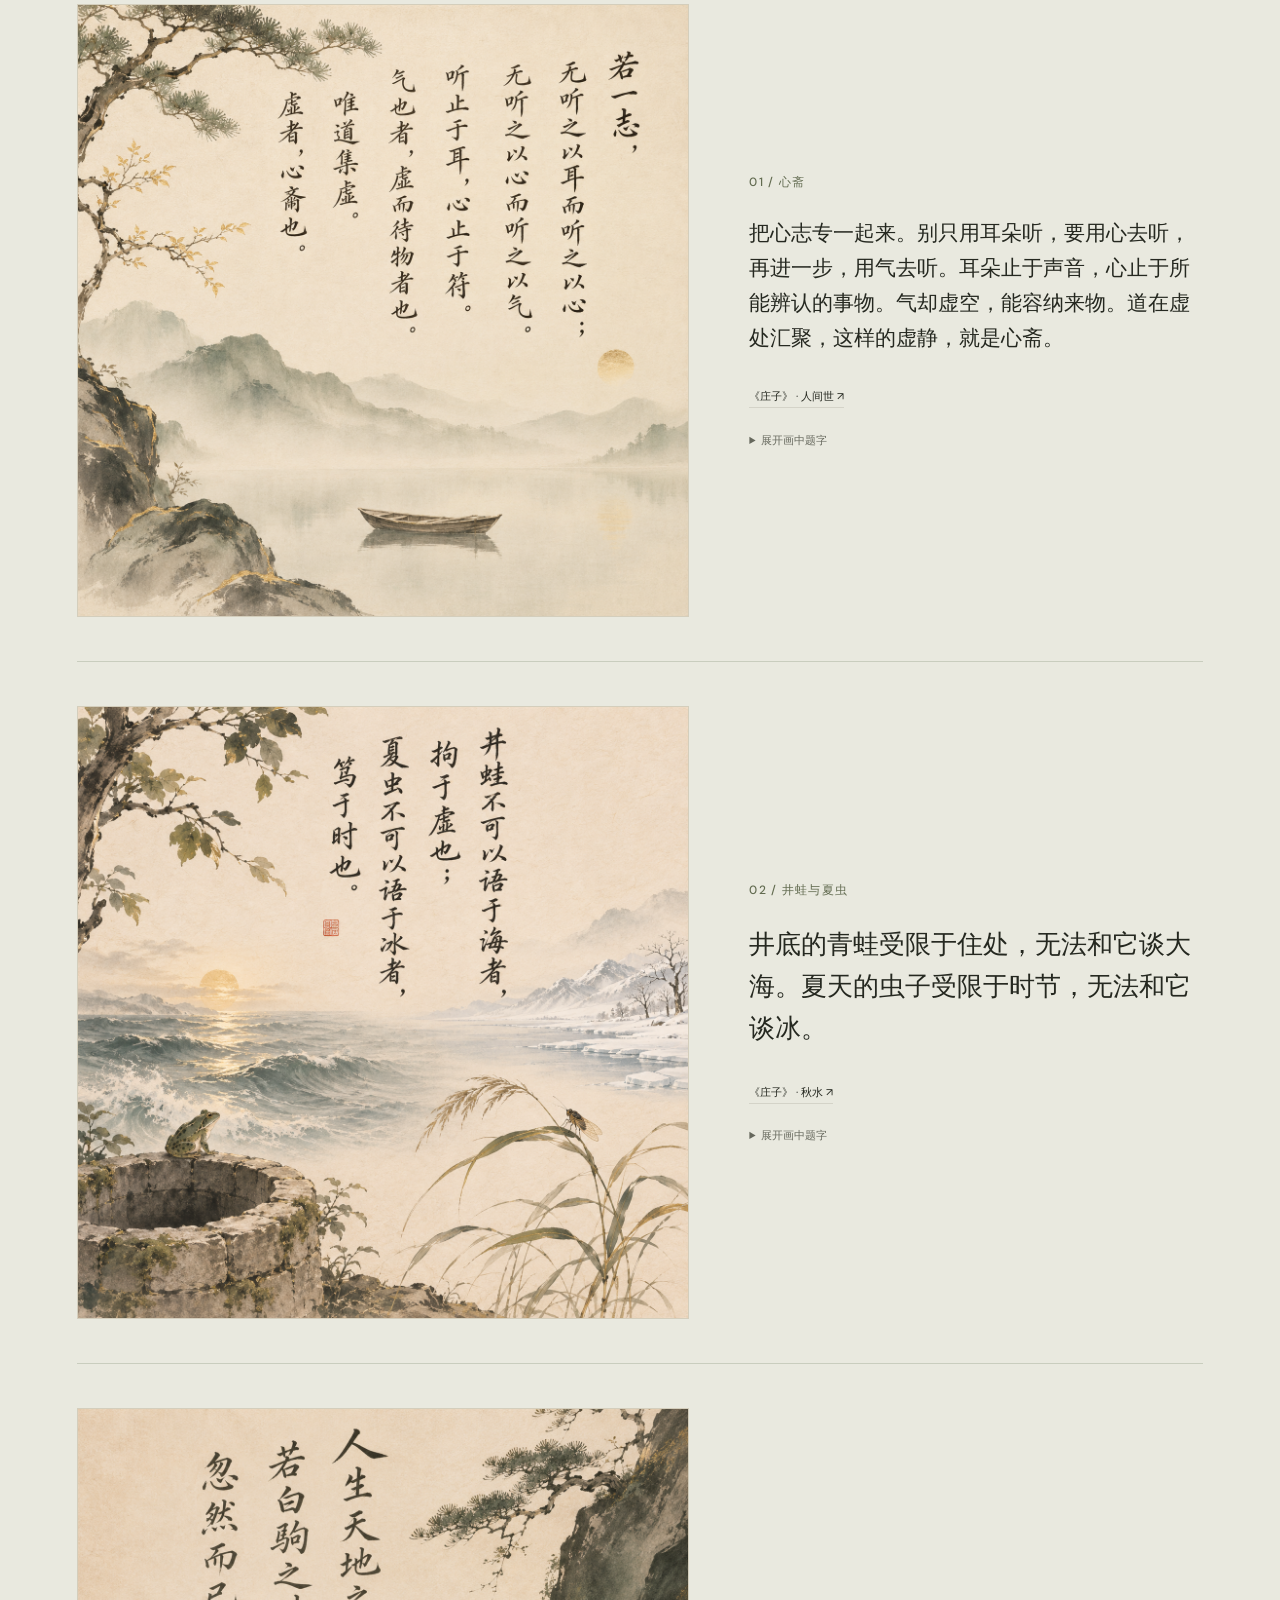
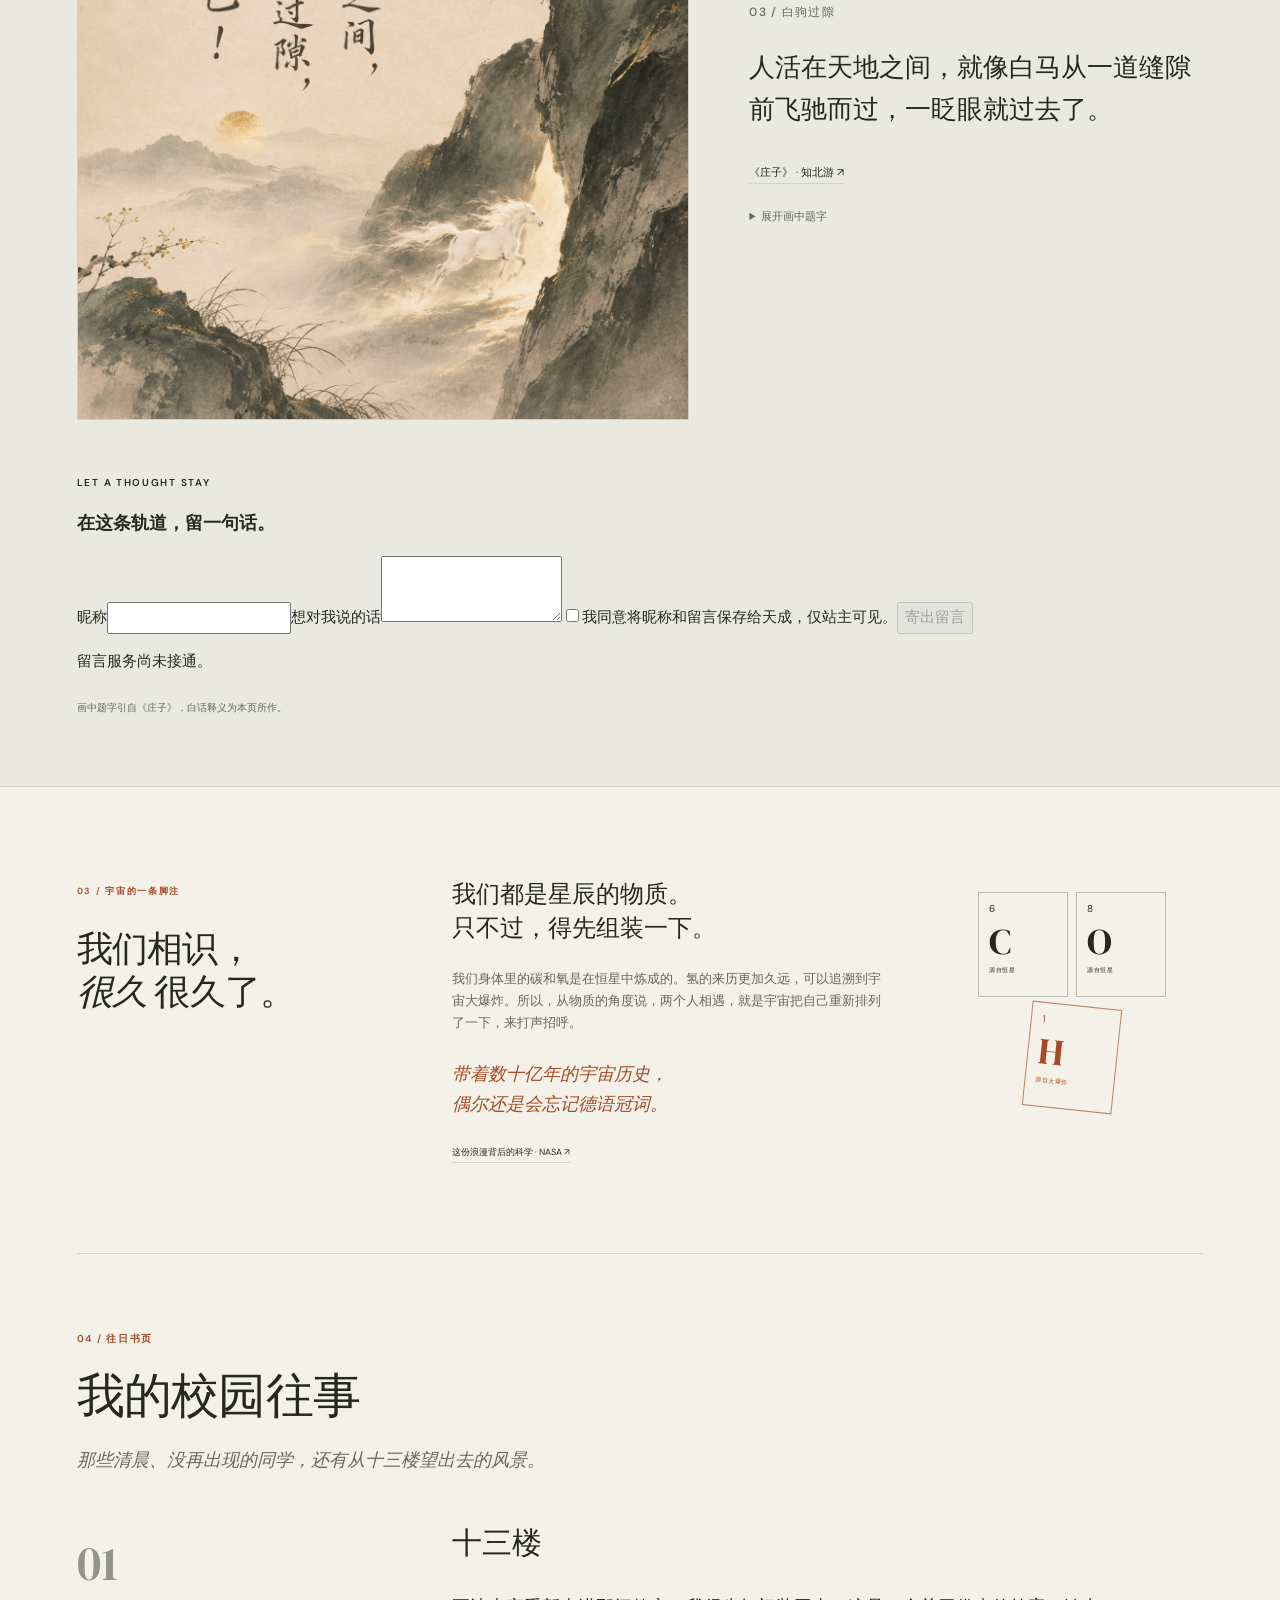
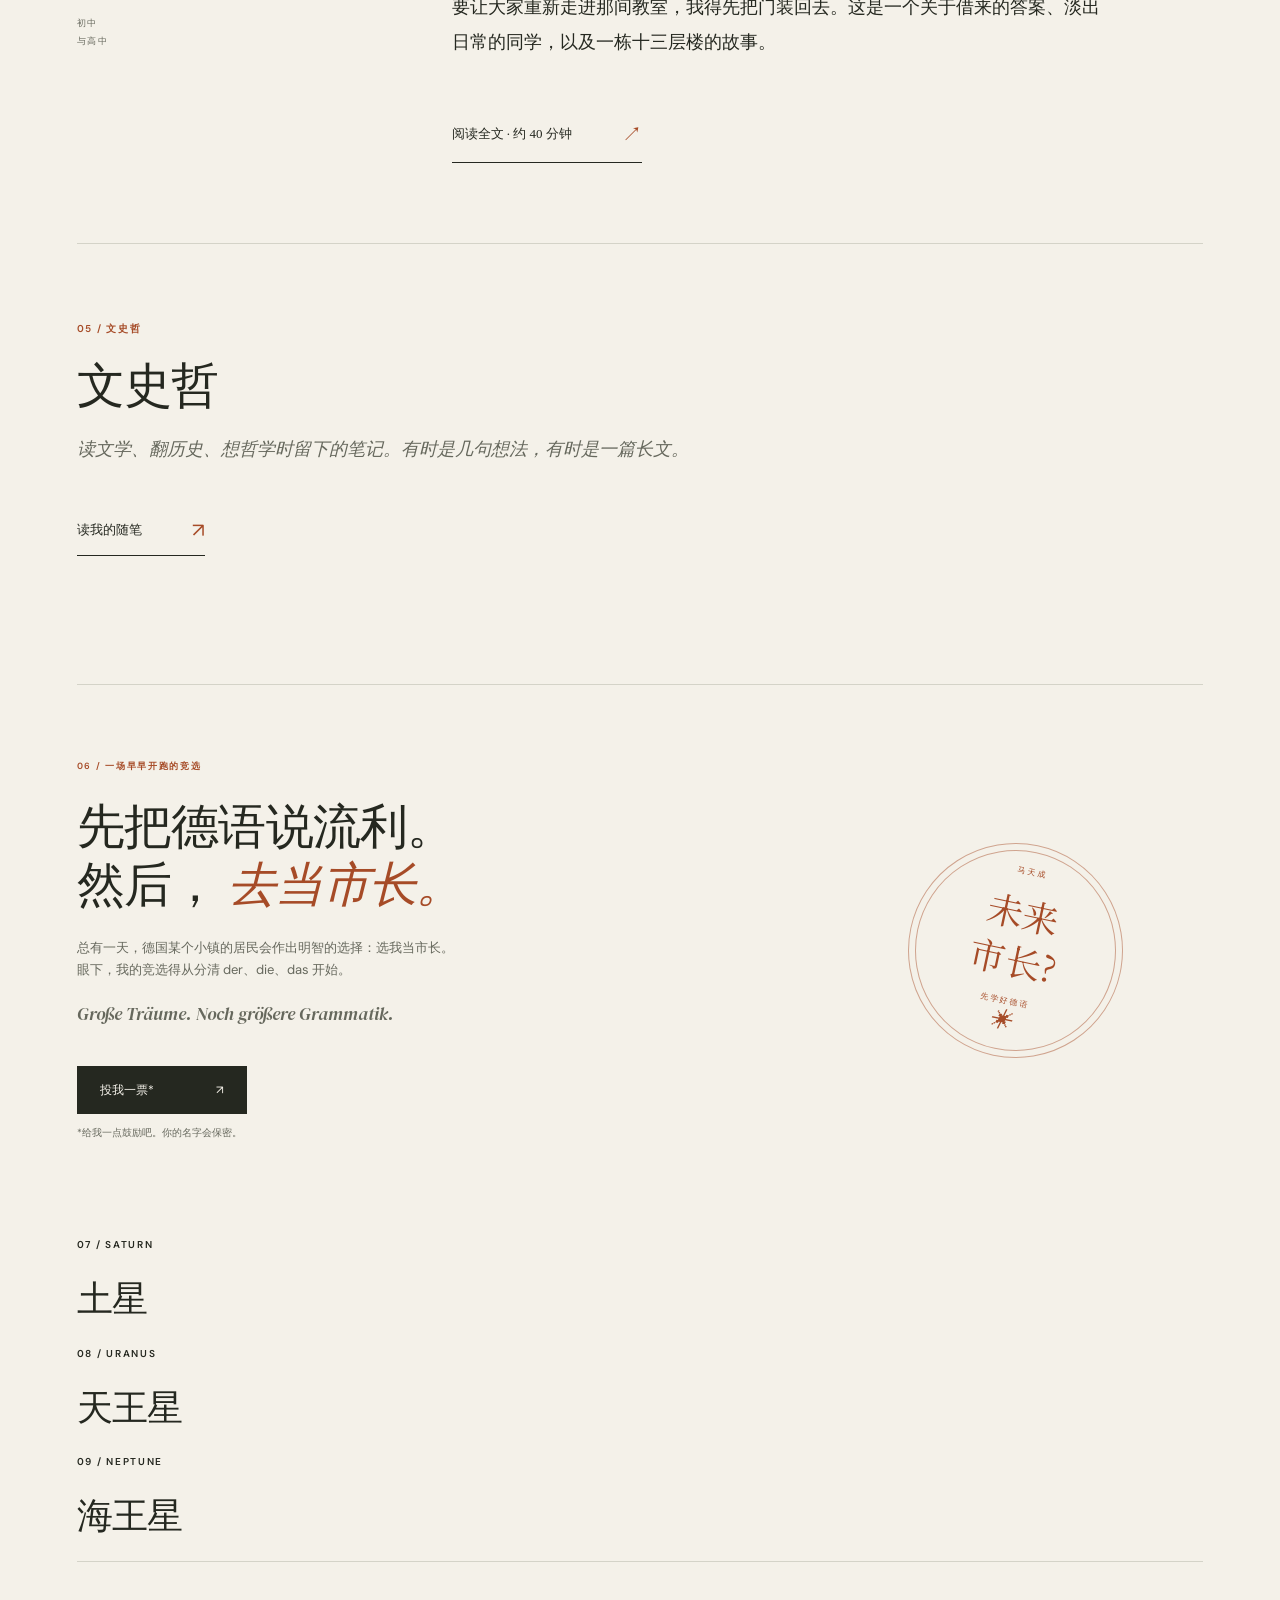
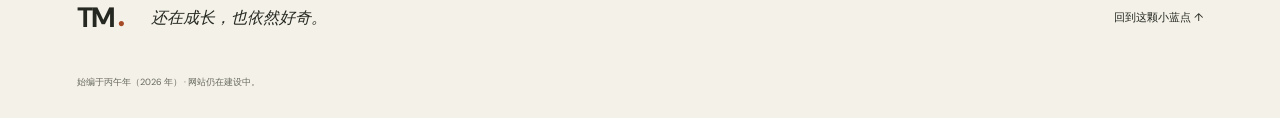
==== commit f9686bce: "Add files via upload 加入星球元素对应每个板块" ====
--- a/index-zh.html
+++ b/index-zh.html
@@ -1,107 +1,123 @@
-<!doctype html>
-<html lang="zh-CN">
-<head>
-  <meta charset="utf-8">
-  <meta name="viewport" content="width=device-width,initial-scale=1">
-  <meta name="theme-color" content="#f4f1e9">
-  <meta name="description" content="马天成的小宇宙。出生在内蒙古，如今在德国读书，喜欢庄子、黑洞和美的事物。">
-  <title>马天成 · 我的小宇宙</title>
-  <link rel="icon" href="assets/favicon.svg" type="image/svg+xml">
-  <link rel="stylesheet" href="style.css">
-  <script src="script.js" defer></script>
-  <script type="module" src="vote.js"></script>
-</head>
-<body>
-<a class="skip" href="#main">跳至正文</a>
-<header class="masthead wrap">
-  <a class="wordmark" href="#" aria-label="马天成的主页">TM<span class="orbit-dot">●</span></a>
-  <a class="language-switch" href="index.html" hreflang="en" lang="en">English</a>
-  <span class="edition">我的小宇宙</span>
-  <nav aria-label="主导航"><a href="#about">关于我</a><a href="#zhuangzi" lang="zh-CN">逍遥游</a><a href="#school-memories">校园往事</a><a href="#essays">文史哲</a><a href="#future">未来 <span>↗</span></a></nav>
-</header>
-<main id="main">
-  <section class="hero wrap" aria-labelledby="hero-title">
-    <div class="hero-copy">
-      <p class="eyebrow"><span class="status-dot"></span> 地球人 · 学生 · 还在成长</p>
-      <h1 id="hero-title">马天成<span class="orange">.</span><br><span class="chinese-name" lang="en">Tiancheng Ma</span></h1>
-      <p class="hero-line">我对世界充满好奇。<br>美的事物对我<br>有一种引力。</p>
-      <p class="intro">我出生在内蒙古，22 岁来到德国，<br>现在在这里读书。<br><span lang="de">Das Leben ist ein ständiges Unterwegssein.</span></p>
-      <a class="text-link" href="#about">走进我的轨道 <span>↘</span></a>
-    </div>
-    <figure class="cosmos">
-      <div class="space" role="img" aria-label="黑洞艺术想象图，金色吸积盘环绕着暗色的事件视界">
-        <div class="stars"></div><div class="halo"></div><div class="disk disk-back"></div><div class="hole"></div><div class="disk disk-front"></div><div class="core-line"></div>
-        <span class="space-mark top">图 01 / 美的引力</span><span class="space-mark bottom">无需返程票。</span>
-        <div class="horizon-label">事件视界 <span>────</span></div>
-      </div>
-      <figcaption><span>01 — 那些令人无法抗拒的事物</span><span>艺术想象图</span></figcaption>
-    </figure>
-  </section>
-  <section class="motto wrap" aria-label="个人座右铭">
-    <p class="eyebrow">我的引力定律</p>
-    <blockquote>“我深爱着美的事物，<br class="desktop"> 这份爱牵引我越过事件视界，<br class="desktop"><em>再也回不了头。</em>”</blockquote>
-    <p class="motto-note">马天成 <span>·</span> 这是个比喻，公式还没经过同行评审。</p>
-  </section>
-  <section id="about" class="about wrap section-grid">
-    <div class="section-marker"><span>01 / 关于我</span><h2>说说我，<br>也聊聊宇宙。</h2></div>
-    <div class="biography"><p class="large-copy">你好，我是天成。 <span>叫我老马也行。</span></p><p>我的故事从内蒙古开始，在德国继续。我在这里读书、学德语，也摸索着自己的路。我希望有一天能成为一名创作者。</p><p>有些问题总在我心里打转：人怎样才能活得自在？人为什么会受苦？宇宙怎么会如此奇妙，美好的事物又为何消逝得那么快？说到底，活着意味着什么？</p><div class="coordinates"><span><small>来自</small>中国内蒙古</span><span><small>近况</small>在德国读书</span></div></div>
-    <figure class="portrait-block"><div class="portrait-frame"><img id="portrait" src="assets/portrait.svg" alt="马天成的头像占位插画"><span class="portrait-tag">观察者</span></div><figcaption>一小群原子，此刻恰好组成了我。</figcaption></figure>
-  </section>
-  <section id="zhuangzi" class="philosophy" aria-labelledby="zhuangzi-title">
-    <div class="wrap zhuangzi-gallery">
-      <header class="zhuangzi-heading">
-        <p class="eyebrow" lang="zh-CN">02 / 庄子与我</p>
-        <div class="oneness-text"><h2 id="zhuangzi-title" lang="zh-CN">天地与我并生，<br>而万物与我为一。</h2><p>天地和我一同生长，万物与我本为一体。</p><a class="source-link" href="https://ctext.org/zhuangzi/discussion-on-making-all-things-equal/zh" target="_blank" rel="noopener noreferrer"><span lang="zh-CN">《庄子·齐物论》</span> ↗</a></div>
-        <div class="mentor-note"><p>庄子是我的人生向导。</p><p lang="de">Zhuangzi ist mein Wegweiser fürs Leben.</p></div>
-      </header>
-<figure class="wisdom-row wisdom-fasting">
-        <a class="wisdom-art" href="assets/zhuangzi-fasting.png" aria-label="查看心斋插画原图"><img src="assets/zhuangzi-fasting.png" width="1254" height="1254" loading="lazy" alt="群山雾霭下，空舟泊在静湖上。题字：若一志，无听之以耳而听之以心；无听之以心而听之以气。听止于耳，心止于符。气也者，虚而待物者也。唯道集虚。虚者，心斋也。"></a>
-        <figcaption class="wisdom-translation"><h3>01 / 心斋</h3><blockquote>把心志专一起来。别只用耳朵听，要用心去听，再进一步，用气去听。耳朵止于声音，心止于所能辨认的事物。气却虚空，能容纳来物。道在虚处汇聚，这样的虚静，就是心斋。</blockquote><a class="source-link" href="https://ctext.org/zhuangzi/man-in-the-world-associated-with/zh" target="_blank" rel="noopener noreferrer"><span lang="zh-CN">《庄子》</span> · 人间世 ↗</a><details class="quote-transcript"><summary>展开画中题字</summary><p lang="zh-CN">若一志，无听之以耳而听之以心；无听之以心而听之以气。听止于耳，心止于符。气也者，虚而待物者也。唯道集虚。虚者，心斋也。</p></details></figcaption>
-      </figure>
-      <figure class="wisdom-row">
-        <a class="wisdom-art" href="assets/zhuangzi-perspective.png" aria-label="查看井蛙与夏虫插画原图"><img src="assets/zhuangzi-perspective.png" width="1254" height="1254" loading="lazy" alt="井蛙面对大海，夏虫遥望冰岸。题字：井蛙不可以语于海者，拘于虚也；夏虫不可以语于冰者，笃于时也。"></a>
-        <figcaption class="wisdom-translation"><h3>02 / 井蛙与夏虫</h3><blockquote>井底的青蛙受限于住处，无法和它谈大海。夏天的虫子受限于时节，无法和它谈冰。</blockquote><a class="source-link" href="https://ctext.org/zhuangzi/floods-of-autumn/zh" target="_blank" rel="noopener noreferrer"><span lang="zh-CN">《庄子》</span> · 秋水 ↗</a><details class="quote-transcript"><summary>展开画中题字</summary><p lang="zh-CN">井蛙不可以语于海者，拘于虚也；夏虫不可以语于冰者，笃于时也。</p></details></figcaption>
-      </figure>
-      <figure class="wisdom-row">
-        <a class="wisdom-art" href="assets/zhuangzi-fleeting.png" aria-label="查看白驹过隙插画原图"><img src="assets/zhuangzi-fleeting.png" width="1254" height="1254" loading="lazy" alt="白马掠过缝隙，消失在光里。题字：人生天地之间，若白驹之过隙，忽然而已！"></a>
-        <figcaption class="wisdom-translation"><h3>03 / 白驹过隙</h3><blockquote>人活在天地之间，就像白马从一道缝隙前飞驰而过，一眨眼就过去了。</blockquote><a class="source-link" href="https://ctext.org/zhuangzi/knowledge-rambling-in-the-north/zh" target="_blank" rel="noopener noreferrer"><span lang="zh-CN">《庄子》</span> · 知北游 ↗</a><details class="quote-transcript"><summary>展开画中题字</summary><p lang="zh-CN">人生天地之间，若白驹之过隙，忽然而已！</p></details></figcaption>
-      </figure>
-      <p class="translation-note">画中题字引自《庄子》，白话释义为本页所作。</p>
-    </div>
-  </section>
-  <section class="stardust wrap section-grid"><div class="section-marker"><span>03 / 宇宙的一条脚注</span><h2>我们相识，<br><em>很久</em> 很久了。</h2></div><div class="star-copy"><p class="large-copy">我们都是星辰的物质。<br>只不过，得先组装一下。</p><p>我们身体里的碳和氧是在恒星中炼成的。氢的来历更加久远，可以追溯到宇宙大爆炸。所以，从物质的角度说，两个人相遇，就是宇宙把自己重新排列了一下，来打声招呼。</p><p class="aside">带着数十亿年的宇宙历史，<br>偶尔还是会忘记德语冠词。</p><a class="source-link" href="https://science.nasa.gov/image-article/apod-2017-october-24-where-your-elements-came-from/" target="_blank" rel="noopener noreferrer">这份浪漫背后的科学 · NASA ↗</a></div><div class="elements" aria-label="碳、氧、氢"><div><small>6</small><strong>C</strong><span>源自恒星</span></div><div><small>8</small><strong>O</strong><span>源自恒星</span></div><div><small>1</small><strong>H</strong><span>源自大爆炸</span></div></div></section>
-  <!-- SCHOOL MEMORIES START -->
-  <section id="school-memories" class="school-memories wrap" aria-labelledby="memories-title" lang="zh-CN">
-    <header class="memories-heading">
-      <p class="eyebrow">04 / 往日书页</p>
-      <h2 id="memories-title">我的校园往事</h2>
-      <p class="memories-intro">那些清晨、没再出现的同学，还有从十三楼望出去的风景。</p>
-    </header>
-    <article class="school-story" aria-labelledby="story-2016-title">
-      <div class="story-margin"><span>01</span><p>初中<br>与高中</p></div>
-      <div class="story-prose">
-        <h3 id="story-2016-title"><a href="school-memories-zh.html">十三楼</a></h3>
-        <p>要让大家重新走进那间教室，我得先把门装回去。这是一个关于借来的答案、淡出日常的同学，以及一栋十三层楼的故事。</p>
-        <a class="text-link" href="school-memories-zh.html">阅读全文 · 约 40 分钟 <span>↗</span></a>
-      </div>
-    </article>
-  </section>
-  <!-- SCHOOL MEMORIES END -->
-  <section id="essays" class="school-memories wrap" aria-labelledby="essays-title">
-    <header class="memories-heading">
-      <h2 id="essays-title">文史哲</h2>
-      <p class="memories-intro">读文学、翻历史、想哲学时留下的笔记。有时是几句想法，有时是一篇长文。</p>
-      <a class="text-link" href="essays.html" hreflang="zh-CN">读我的随笔 <span>↗</span></a>
-    </header>
-  </section>
-  <section id="future" class="future wrap"><div><p class="eyebrow">05 / 一场早早开跑的竞选</p><h2>先把德语说流利。<br>然后， <em>去当市长。</em></h2><p>总有一天，德国某个小镇的居民会作出明智的选择：选我当市长。<br>眼下，我的竞选得从分清 der、die、das 开始。</p><p lang="de" class="german">Große Träume. Noch größere Grammatik.</p><button id="vote" class="vote" type="button" aria-expanded="false" aria-controls="vote-form">投我一票* <span>↗</span></button><p id="vote-status" role="status" class="vote-note">*给我一点鼓励吧。你的名字会保密。</p>
-<form id="vote-form" class="vote-form" hidden>
-  <label for="voter-name">姓名或昵称</label>
-  <input id="voter-name" name="nickname" type="text" required maxlength="60" autocomplete="nickname" placeholder="该怎么称呼你？" aria-describedby="vote-privacy">
-  <p id="vote-privacy">只有天成能看到你的名字和提交时间。你的名字不会显示在网站上。随机生成的浏览器标识用于避免重复提交。这是个人鼓励活动，并非正式选举。</p>
-  <label class="vote-consent"><input id="vote-consent" type="checkbox" required> 我同意将我的姓名或昵称随这份鼓励一并私密保存。</label>
-  <div class="vote-actions"><button id="vote-submit" class="vote" type="submit">送出鼓励 <span>↗</span></button><button id="vote-cancel" type="button">取消</button></div>
-</form></div><div class="campaign-seal" aria-hidden="true"><span>马天成</span><strong>未来<br>市长?</strong><span>先学好德语</span><i>✳</i></div></section>
-</main>
-<footer class="wrap"><a class="wordmark" href="#">TM<span class="orbit-dot">●</span></a><p>还在成长，也依然好奇。</p><a href="#">回到这颗小蓝点 ↑</a><small>始编于丙午年（2026 年） · 网站仍在建设中。</small></footer>
-</body></html>
+<!doctype html>
+<html lang="zh-CN">
+<head>
+  <meta charset="utf-8">
+  <meta name="viewport" content="width=device-width,initial-scale=1">
+  <meta name="theme-color" content="#f4f1e9">
+  <meta name="description" content="马天成的小宇宙。出生在内蒙古，如今在德国读书，喜欢庄子、黑洞和美的事物。">
+  <title>马天成 · 我的小宇宙</title>
+  <link rel="icon" href="assets/favicon.svg" type="image/svg+xml">
+  <link rel="stylesheet" href="style.css">
+  <script src="script.js" defer></script>
+  <link rel="stylesheet" href="solar.css">
+  <script src="solar.js" defer></script>
+  <script type="module" src="guestbook.js"></script>
+  <script type="module" src="vote.js"></script>
+</head>
+<body>
+<a class="skip" href="#main">跳至正文</a>
+<header class="masthead wrap">
+  <a class="wordmark" href="#" aria-label="马天成的主页">TM<span class="orbit-dot">●</span></a>
+  <a class="language-switch" href="index.html" hreflang="en" lang="en">English</a>
+  <span class="edition">我的小宇宙</span>
+  <nav aria-label="主导航"><a href="#about">关于我</a><a href="#zhuangzi" lang="zh-CN">逍遥游</a><a href="#school-memories">校园往事</a><a href="#essays">文史哲</a><a href="#future">未来 <span>↗</span></a></nav>
+</header>
+<main id="main">
+  <section class="hero wrap" aria-labelledby="hero-title">
+    <div class="hero-copy">
+      <p class="eyebrow"><span class="status-dot"></span> 地球人 · 学生 · 还在成长</p>
+      <h1 id="hero-title">马天成<span class="orange">.</span><br><span class="chinese-name" lang="en">Tiancheng Ma</span></h1>
+      <p class="hero-line">我对世界充满好奇。<br>美的事物对我<br>有一种引力。</p>
+      <p class="intro">我出生在内蒙古，22 岁来到德国，<br>现在在这里读书。<br><span lang="de">Das Leben ist ein ständiges Unterwegssein.</span></p>
+      <a class="text-link" href="#about">走进我的轨道 <span>↘</span></a>
+    </div>
+    <figure class="cosmos">
+      <div class="space" role="img" aria-label="黑洞艺术想象图，金色吸积盘环绕着暗色的事件视界">
+        <div class="stars"></div><div class="halo"></div><div class="disk disk-back"></div><div class="hole"></div><div class="disk disk-front"></div><div class="core-line"></div>
+        <span class="space-mark top">图 01 / 美的引力</span><span class="space-mark bottom">无需返程票。</span>
+        <div class="horizon-label">事件视界 <span>────</span></div>
+      </div>
+      <figcaption><span>01 — 那些令人无法抗拒的事物</span><span>艺术想象图</span></figcaption>
+    </figure>
+  </section>
+  <section class="motto wrap" aria-label="个人座右铭">
+    <p class="eyebrow">我的引力定律</p>
+    <blockquote>“我深爱着美的事物，<br class="desktop"> 这份爱牵引我越过事件视界，<br class="desktop"><em>再也回不了头。</em>”</blockquote>
+    <p class="motto-note">马天成 <span>·</span> 这是个比喻，公式还没经过同行评审。</p>
+  </section>
+  <div class="solar-journey">
+  <section class="solar-atlas wrap" aria-labelledby="atlas-title">
+    <p class="eyebrow">从太阳，向深空</p>
+    <div class="atlas-heading"><h2 id="atlas-title">循着引力，认识我。</h2><p>九个天体，一段仍在展开的旅程。<br>悬停让时间慢下来，点击进入我的轨道。</p></div>
+    <div id="solar-map" class="solar-map"></div>
+    <button class="motion-toggle" type="button" aria-pressed="false">暂停公转</button>
+  </section>
+  <div class="journey-progress" aria-hidden="true"><span class="journey-location"></span><span class="journey-track"><i></i></span><span>DEEP SPACE</span></div>
+  <section id="about" class="about wrap section-grid">
+    <div class="section-marker"><span>01 / 关于我</span><h2>说说我，<br>也聊聊宇宙。</h2></div>
+    <div class="biography"><p class="large-copy">你好，我是天成。 <span>叫我老马也行。</span></p><p>我的故事从内蒙古开始，在德国继续。我在这里读书、学德语，也摸索着自己的路。我希望有一天能成为一名创作者。</p><p>有些问题总在我心里打转：人怎样才能活得自在？人为什么会受苦？宇宙怎么会如此奇妙，美好的事物又为何消逝得那么快？说到底，活着意味着什么？</p><div class="coordinates"><span><small>来自</small>中国内蒙古</span><span><small>近况</small>在德国读书</span></div></div>
+    <figure class="portrait-block"><div class="portrait-frame"><img id="portrait" src="assets/portrait.svg" alt="马天成的头像占位插画"><span class="portrait-tag">观察者</span></div><figcaption>一小群原子，此刻恰好组成了我。</figcaption></figure>
+  </section>
+  <section id="zhuangzi" class="philosophy" aria-labelledby="zhuangzi-title">
+    <div class="wrap zhuangzi-gallery">
+      <header class="zhuangzi-heading">
+        <p class="eyebrow" lang="zh-CN">02 / 庄子与我</p>
+        <div class="oneness-text"><h2 id="zhuangzi-title" lang="zh-CN">天地与我并生，<br>而万物与我为一。</h2><p>天地和我一同生长，万物与我本为一体。</p><a class="source-link" href="https://ctext.org/zhuangzi/discussion-on-making-all-things-equal/zh" target="_blank" rel="noopener noreferrer"><span lang="zh-CN">《庄子·齐物论》</span> ↗</a></div>
+        <div class="mentor-note"><p>庄子是我的人生向导。</p><p lang="de">Zhuangzi ist mein Wegweiser fürs Leben.</p></div>
+      </header>
+<figure class="wisdom-row wisdom-fasting">
+        <a class="wisdom-art" href="assets/zhuangzi-fasting.png" aria-label="查看心斋插画原图"><img src="assets/zhuangzi-fasting.png" width="1254" height="1254" loading="lazy" alt="群山雾霭下，空舟泊在静湖上。题字：若一志，无听之以耳而听之以心；无听之以心而听之以气。听止于耳，心止于符。气也者，虚而待物者也。唯道集虚。虚者，心斋也。"></a>
+        <figcaption class="wisdom-translation"><h3>01 / 心斋</h3><blockquote>把心志专一起来。别只用耳朵听，要用心去听，再进一步，用气去听。耳朵止于声音，心止于所能辨认的事物。气却虚空，能容纳来物。道在虚处汇聚，这样的虚静，就是心斋。</blockquote><a class="source-link" href="https://ctext.org/zhuangzi/man-in-the-world-associated-with/zh" target="_blank" rel="noopener noreferrer"><span lang="zh-CN">《庄子》</span> · 人间世 ↗</a><details class="quote-transcript"><summary>展开画中题字</summary><p lang="zh-CN">若一志，无听之以耳而听之以心；无听之以心而听之以气。听止于耳，心止于符。气也者，虚而待物者也。唯道集虚。虚者，心斋也。</p></details></figcaption>
+      </figure>
+      <figure class="wisdom-row">
+        <a class="wisdom-art" href="assets/zhuangzi-perspective.png" aria-label="查看井蛙与夏虫插画原图"><img src="assets/zhuangzi-perspective.png" width="1254" height="1254" loading="lazy" alt="井蛙面对大海，夏虫遥望冰岸。题字：井蛙不可以语于海者，拘于虚也；夏虫不可以语于冰者，笃于时也。"></a>
+        <figcaption class="wisdom-translation"><h3>02 / 井蛙与夏虫</h3><blockquote>井底的青蛙受限于住处，无法和它谈大海。夏天的虫子受限于时节，无法和它谈冰。</blockquote><a class="source-link" href="https://ctext.org/zhuangzi/floods-of-autumn/zh" target="_blank" rel="noopener noreferrer"><span lang="zh-CN">《庄子》</span> · 秋水 ↗</a><details class="quote-transcript"><summary>展开画中题字</summary><p lang="zh-CN">井蛙不可以语于海者，拘于虚也；夏虫不可以语于冰者，笃于时也。</p></details></figcaption>
+      </figure>
+      <figure class="wisdom-row">
+        <a class="wisdom-art" href="assets/zhuangzi-fleeting.png" aria-label="查看白驹过隙插画原图"><img src="assets/zhuangzi-fleeting.png" width="1254" height="1254" loading="lazy" alt="白马掠过缝隙，消失在光里。题字：人生天地之间，若白驹之过隙，忽然而已！"></a>
+        <figcaption class="wisdom-translation"><h3>03 / 白驹过隙</h3><blockquote>人活在天地之间，就像白马从一道缝隙前飞驰而过，一眨眼就过去了。</blockquote><a class="source-link" href="https://ctext.org/zhuangzi/knowledge-rambling-in-the-north/zh" target="_blank" rel="noopener noreferrer"><span lang="zh-CN">《庄子》</span> · 知北游 ↗</a><details class="quote-transcript"><summary>展开画中题字</summary><p lang="zh-CN">人生天地之间，若白驹之过隙，忽然而已！</p></details></figcaption>
+      </figure>
+      <aside class="guestbook" aria-labelledby="guestbook-title"><p class="eyebrow">LET A THOUGHT STAY</p><h3 id="guestbook-title">在这条轨道，留一句话。</h3><form id="guestbook-form"><label for="guest-name">昵称</label><input id="guest-name" name="nickname" required maxlength="60" autocomplete="nickname"><label for="guest-message">想对我说的话</label><textarea id="guest-message" name="message" required maxlength="500" rows="4"></textarea><label class="guest-consent"><input type="checkbox" name="consent" required>我同意将昵称和留言保存给天成，仅站主可见。</label><button type="submit" disabled>寄出留言</button><p id="guestbook-status" role="status">留言服务尚未接通。</p></form></aside>
+      <p class="translation-note">画中题字引自《庄子》，白话释义为本页所作。</p>
+    </div>
+  </section>
+  <section id="stardust" class="stardust wrap section-grid"><div class="section-marker"><span>03 / 宇宙的一条脚注</span><h2>我们相识，<br><em>很久</em> 很久了。</h2></div><div class="star-copy"><p class="large-copy">我们都是星辰的物质。<br>只不过，得先组装一下。</p><p>我们身体里的碳和氧是在恒星中炼成的。氢的来历更加久远，可以追溯到宇宙大爆炸。所以，从物质的角度说，两个人相遇，就是宇宙把自己重新排列了一下，来打声招呼。</p><p class="aside">带着数十亿年的宇宙历史，<br>偶尔还是会忘记德语冠词。</p><a class="source-link" href="https://science.nasa.gov/image-article/apod-2017-october-24-where-your-elements-came-from/" target="_blank" rel="noopener noreferrer">这份浪漫背后的科学 · NASA ↗</a></div><div class="elements" aria-label="碳、氧、氢"><div><small>6</small><strong>C</strong><span>源自恒星</span></div><div><small>8</small><strong>O</strong><span>源自恒星</span></div><div><small>1</small><strong>H</strong><span>源自大爆炸</span></div></div></section>
+  <!-- SCHOOL MEMORIES START -->
+  <section id="school-memories" class="school-memories wrap" aria-labelledby="memories-title" lang="zh-CN">
+    <header class="memories-heading">
+      <p class="eyebrow">04 / 往日书页</p>
+      <h2 id="memories-title">我的校园往事</h2>
+      <p class="memories-intro">那些清晨、没再出现的同学，还有从十三楼望出去的风景。</p>
+    </header>
+    <article class="school-story" aria-labelledby="story-2016-title">
+      <div class="story-margin"><span>01</span><p>初中<br>与高中</p></div>
+      <div class="story-prose">
+        <h3 id="story-2016-title"><a href="school-memories-zh.html">十三楼</a></h3>
+        <p>要让大家重新走进那间教室，我得先把门装回去。这是一个关于借来的答案、淡出日常的同学，以及一栋十三层楼的故事。</p>
+        <a class="text-link" href="school-memories-zh.html">阅读全文 · 约 40 分钟 <span>↗</span></a>
+      </div>
+    </article>
+  </section>
+  <!-- SCHOOL MEMORIES END -->
+  <section id="essays" class="school-memories wrap" aria-labelledby="essays-title">
+    <header class="memories-heading">
+      <p class="eyebrow">05 / 文史哲</p><h2 id="essays-title">文史哲</h2>
+      <p class="memories-intro">读文学、翻历史、想哲学时留下的笔记。有时是几句想法，有时是一篇长文。</p>
+      <a class="text-link" href="essays.html" hreflang="zh-CN">读我的随笔 <span>↗</span></a>
+    </header>
+  </section>
+  <section id="future" class="future wrap"><div><p class="eyebrow">06 / 一场早早开跑的竞选</p><h2>先把德语说流利。<br>然后， <em>去当市长。</em></h2><p>总有一天，德国某个小镇的居民会作出明智的选择：选我当市长。<br>眼下，我的竞选得从分清 der、die、das 开始。</p><p lang="de" class="german">Große Träume. Noch größere Grammatik.</p><button id="vote" class="vote" type="button" aria-expanded="false" aria-controls="vote-form">投我一票* <span>↗</span></button><p id="vote-status" role="status" class="vote-note">*给我一点鼓励吧。你的名字会保密。</p>
+<form id="vote-form" class="vote-form" hidden>
+  <label for="voter-name">姓名或昵称</label>
+  <input id="voter-name" name="nickname" type="text" required maxlength="60" autocomplete="nickname" placeholder="该怎么称呼你？" aria-describedby="vote-privacy">
+  <p id="vote-privacy">只有天成能看到你的名字和提交时间。你的名字不会显示在网站上。随机生成的浏览器标识用于避免重复提交。这是个人鼓励活动，并非正式选举。</p>
+  <label class="vote-consent"><input id="vote-consent" type="checkbox" required> 我同意将我的姓名或昵称随这份鼓励一并私密保存。</label>
+  <div class="vote-actions"><button id="vote-submit" class="vote" type="submit">送出鼓励 <span>↗</span></button><button id="vote-cancel" type="button">取消</button></div>
+</form></div><div class="campaign-seal" aria-hidden="true"><span>马天成</span><strong>未来<br>市长?</strong><span>先学好德语</span><i>✳</i></div></section>
+<section id="saturn" class="unwritten wrap" aria-label="土星"><p class="eyebrow">07 / SATURN</p><h2>土星</h2><div class="unwritten-content"></div></section>
+<section id="uranus" class="unwritten wrap" aria-label="天王星"><p class="eyebrow">08 / URANUS</p><h2>天王星</h2><div class="unwritten-content"></div></section>
+<section id="neptune" class="unwritten wrap" aria-label="海王星"><p class="eyebrow">09 / NEPTUNE</p><h2>海王星</h2><div class="unwritten-content"></div></section>
+  </div>
+</main>
+<footer class="wrap"><a class="wordmark" href="#">TM<span class="orbit-dot">●</span></a><p>还在成长，也依然好奇。</p><a href="#">回到这颗小蓝点 ↑</a><small>始编于丙午年（2026 年） · 网站仍在建设中。</small></footer>
+</body></html>
